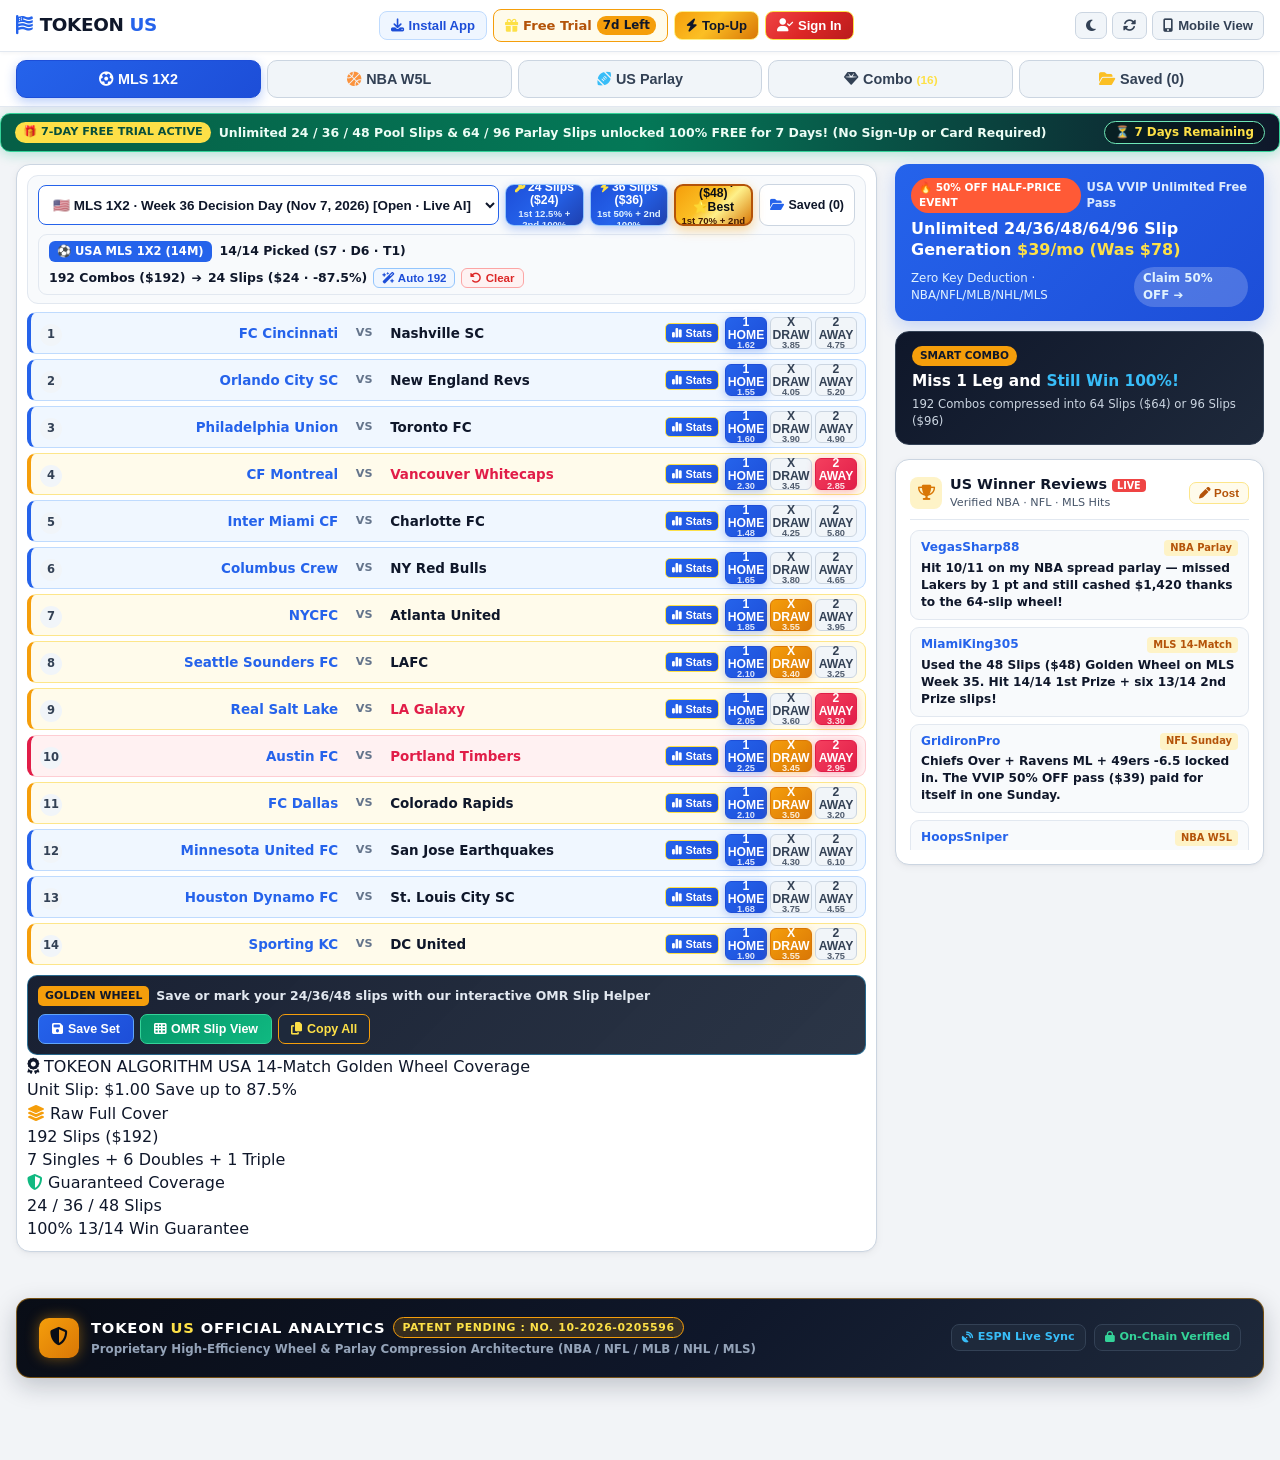
==== br.html @ 053cb9ce "feat(us): remove all AI win/loss predictions & integrate real-time ESPN official sportsbook/injury/s" ====
<!DOCTYPE html>
<html lang="en" data-theme="light" data-seo-country="US">
<head>
  <meta charset="UTF-8">
  <meta name="viewport" content="width=device-width, initial-scale=1.0, maximum-scale=5.0">
  <title>TOKEON US | USA Parlay &amp; 14-Match Pool Combinator (NBA · NFL · MLB · NHL · MLS)</title>
  <meta name="description" content="USA Exclusive AI Sportsbook Parlay & 14-Match Pool Combinator. Compress 192 combinations into 24/36/48/64/96 slips with 100% win guarantee across NBA, NFL, MLB, NHL, and MLS.">
  <meta name="theme-color" content="#0f172a">
  <meta name="robots" content="index, follow, noai, noimageai">
  <meta name="googlebot" content="index, follow, noai, noimageai">
  <meta http-equiv="X-Content-Type-Options" content="nosniff">
  <meta name="referrer" content="strict-origin-when-cross-origin">
  <link rel="manifest" href="./manifest.json">
  <link rel="stylesheet" href="https://cdnjs.cloudflare.com/ajax/libs/font-awesome/6.4.0/css/all.min.css">
  <link rel="stylesheet" href="./style.css?v=20261106_us_pure_en">
  <script src="https://assets.lemonsqueezy.com/lemon.js" defer></script>
</head>
<body class="pc-view-toto" data-view-mode="pc">

  <!-- 1ST LINE HEADER: TOKEON US | Install App | Keys | Top-Up | Sign In | Tools -->
  <header class="app-header app-header-line1">
    <div class="logo" style="cursor:pointer;" onclick="switchMainCategory('toto')">
      <i class="fa-solid fa-flag-usa"></i>
      <span>TOKEON <strong>US</strong></span>
    </div>

    <div class="header-main-actions">
      <button type="button" id="btnHeaderInstallApp" onclick="triggerInstallApp()" class="btn-header-item btn-betman" title="Install App on Desktop or Phone">
        <i class="fa-solid fa-download"></i>
        <span>Install App</span>
      </button>

      <div id="headerKeyDisplayBox" class="btn-header-item btn-key" style="cursor:pointer;" onclick="openKeyChargeModal('vvip')" title="7-Day Free Trial &amp; Key Status">
        <i class="fa-solid fa-gift" id="headerKeyIcon" style="color:#fde047;"></i>
        <span id="headerKeyLabelText">Free Trial</span>
        <span class="key-pill" id="headerKeyCountBadge">7d Left</span>
      </div>

      <button type="button" id="btnHeaderChargeKey" class="btn-header-item btn-sparkle-gold" onclick="openKeyChargeModal('key')">
        <i class="fa-solid fa-bolt"></i>
        <span>Top-Up</span>
      </button>

      <button type="button" id="btnHeaderUserInfo" class="btn-header-item btn-user btn-sparkle-red" onclick="handleUserHeaderClick()">
        <i class="fa-solid fa-user-check"></i>
        <span id="headerUserNameText">Sign In</span>
      </button>
    </div>

    <div class="header-right-tools">
      <button type="button" id="themeToggleBtn" class="btn-tool" onclick="toggleThemeMode()" title="Light / Dark Mode">
        <i class="fa-solid fa-moon" id="themeToggleIcon"></i>
      </button>
      <button type="button" id="refreshBtn" class="btn-tool" onclick="syncUsLiveScores(true)" title="Sync Official ESPN US Scores">
        <i class="fa-solid fa-rotate"></i>
      </button>
      <button type="button" id="deviceViewToggleBtn" class="btn-tool" onclick="toggleDeviceMode()" title="Switch Mobile / PC View">
        <i class="fa-solid fa-mobile-screen-button" id="deviceToggleIcon"></i>
        <span id="deviceToggleText">Mobile View</span>
      </button>
    </div>
  </header>

  <!-- 2ND LINE: 5-TAB MAIN CATEGORY BAR (IDENTICAL TO TOKEON.KR) -->
  <nav class="main-category-bar" id="mainCategoryBar">
    <button type="button" class="category-tab-btn active" id="tabNavToto" onclick="switchMainCategory('toto')">
      <i class="fa-solid fa-futbol"></i>
      <span>MLS 1X2</span>
    </button>
    <button type="button" class="category-tab-btn" id="tabNavBasket" onclick="switchMainCategory('basket')">
      <i class="fa-solid fa-basketball" style="color:#fb923c;"></i>
      <span>NBA W5L</span>
    </button>
    <button type="button" class="category-tab-btn" id="tabNavProto" onclick="switchMainCategory('proto')">
      <i class="fa-solid fa-football" style="color:#38bdf8;"></i>
      <span>US Parlay</span>
    </button>
    <button type="button" class="category-tab-btn vvip-tab-btn" id="tabNavCombo" onclick="switchMainCategory('combo')">
      <i class="fa-solid fa-gem"></i>
      <span>Combo <b id="comboCartBadgeCount" style="font-size:0.74rem; color:#fde047;"></b></span>
    </button>
    <button type="button" class="category-tab-btn" id="tabNavSaved" onclick="openGwSavedModal()">
      <i class="fa-solid fa-folder-open" style="color:#fbbf24;"></i>
      <span>Saved (<span id="navSavedSetsCount">0</span>)</span>
    </button>
  </nav>

  <!-- US 7-DAY UNLIMITED FREE TRIAL LAUNCH BANNER -->
  <div id="usFreeTrialTopBanner" style="max-width:1400px; margin:6px auto 0 auto; padding:7px 14px; background:linear-gradient(90deg, #065f46 0%, #047857 50%, #0f172a 100%); border:1.5px solid #34d399; border-radius:10px; color:#ffffff; display:flex; align-items:center; justify-content:space-between; flex-wrap:wrap; gap:8px; font-size:0.78rem; box-shadow:0 3px 12px rgba(16,185,129,0.28);">
    <div style="display:flex; align-items:center; gap:8px; flex-wrap:wrap;">
      <span id="usTrialBadgePill" style="background:#fde047; color:#064e3b; font-size:0.70rem; font-weight:900; padding:2px 8px; border-radius:999px;">🎁 7-DAY FREE TRIAL ACTIVE</span>
      <span id="usTrialBannerDesc" style="font-weight:800; color:#ecfdf5;">Unlimited 24 / 36 / 48 Pool Slips &amp; 64 / 96 Parlay Slips unlocked <b>100% FREE for 7 Days</b>! (No Sign-Up or Card Required)</span>
    </div>
    <span id="usTrialCountdownTag" style="background:rgba(0,0,0,0.35); border:1px solid #6ee7b7; color:#fde047; font-weight:900; font-size:0.74rem; padding:2px 10px; border-radius:999px;">⏳ 7 Days Remaining</span>
  </div>

  <!-- MAIN CONTAINER -->
  <main class="main-container">

    <!-- ==================== PANE 1: 14-MATCH US POOL (MLS 1X2 & NBA W5L) ==================== -->
    <section class="pane-column pane-toto" id="paneToto">
      <div class="toto-vip-board-container" id="vip14MatchBoard">

        <!-- Top Toolbar: Round Select | 24 / 36 / 48 Slips | Saved -->
        <div class="app-toto-toolbar">
          <div class="app-toolbar-tools">
            <select id="vipRoundSelect" class="vip-round-select" onchange="onUsPoolRoundChange(this.value)"></select>

            <div class="vip-cut-triple-grid">
              <button type="button" class="btn-hero-action btn-vip-cut" id="btnVipCutAction" onclick="generateGoldenWheel24(24)" title="192 Combos ➔ 24 Slips ($24) · 2nd Prize 100% Guaranteed">
                <span style="font-size:0.76rem; font-weight:900; line-height:1.1;"><i class="fa-solid fa-key" style="color:#fde047; font-size:0.65rem;"></i> 24 Slips ($24)</span>
                <span style="font-size:0.60rem; color:#dbeafe; font-weight:800; line-height:1.05; margin-top:2px;">1st 12.5% + 2nd 100%</span>
              </button>

              <button type="button" class="btn-hero-action btn-vip-cut" id="btnVipCutAction36" onclick="generateGoldenWheel24(36)" title="192 Combos ➔ 36 Slips ($36) · 1st 50% + 2nd 100% Guaranteed">
                <span style="font-size:0.76rem; font-weight:900; line-height:1.1;"><i class="fa-solid fa-bolt" style="color:#fde047; font-size:0.65rem;"></i> 36 Slips ($36)</span>
                <span style="font-size:0.60rem; color:#e0f2fe; font-weight:800; line-height:1.05; margin-top:2px;">1st 50% + 2nd 100%</span>
              </button>

              <button type="button" class="btn-hero-action btn-vip-cut" id="btnVipCutAction48" onclick="generateGoldenWheel24(48)" title="192 Combos ➔ 48 Slips ($48) · 1st 70% + 2nd 100% Guaranteed">
                <span style="font-size:0.76rem; font-weight:900; line-height:1.1;"><i class="fa-solid fa-crown" style="color:#78350f; font-size:0.65rem;"></i> 48 Slips ($48) ⭐Best</span>
                <span style="font-size:0.60rem; color:#451a03; font-weight:900; line-height:1.05; margin-top:2px;">1st 70% + 2nd 100%</span>
              </button>
            </div>

            <button type="button" id="btnToolbarSavedSets" class="btn-hero-action btn-vip-saved" onclick="openGwSavedModal()">
              <i class="fa-solid fa-folder-open" style="color:#2563eb;"></i>
              <span>Saved (<span id="toolbarSavedSetsCount">0</span>)</span>
            </button>
          </div>

          <!-- Summary & Quick Actions Row -->
          <div class="vip-summary-bar" style="margin-bottom:0;">
            <div style="display:flex; align-items:center; gap:8px; flex-wrap:wrap;">
              <span id="vipPoolModeBadge" style="background:#2563eb; color:#fff; font-size:0.72rem; font-weight:900; padding:2px 8px; border-radius:6px;">⚽ USA MLS 1X2 (14M)</span>
              <span class="vip-counts-tag" id="vipPickCountsText"><b>14</b>/14 Picked (S7 · D6 · T1)</span>
            </div>
            <div style="display:flex; align-items:center; gap:6px; flex-wrap:wrap;">
              <span class="vip-combos-badge" id="vipTotalCombosText">192 Combos ($192)</span>
              <span class="vip-arrow">➔</span>
              <span class="vip-guarantee-badge" id="vipGuaranteeStatusBadge">24 Slips ($24 · -87.5%)</span>
              <button type="button" onclick="autoFillAi192Pool()" style="background:#eff6ff; color:#1d4ed8; border:1px solid #93c5fd; border-radius:6px; padding:3px 8px; font-size:0.72rem; font-weight:900; cursor:pointer;">
                <i class="fa-solid fa-wand-magic-sparkles"></i> Auto 192
              </button>
              <button type="button" onclick="clearUsPoolBoard()" style="background:#fef2f2; color:#dc2626; border:1px solid #fca5a5; border-radius:6px; padding:3px 8px; font-size:0.72rem; font-weight:900; cursor:pointer;">
                <i class="fa-solid fa-rotate-left"></i> Clear
              </button>
            </div>
          </div>
        </div>

        <!-- Live Hit Banner for Past/Finished Rounds -->
        <div id="vipHitAccuracyBanner" style="display:none; margin-bottom:8px;"></div>

        <!-- 14-Match Compact Rows -->
        <div class="toto-14-screen-table" id="gwMatchSelectorGrid"></div>

        <!-- Bottom Save & OMR Action Bar -->
        <div style="margin-top:10px; padding:10px; background:linear-gradient(135deg, rgba(15,23,42,0.96), rgba(30,41,59,0.94)); border:1.5px solid rgba(56,189,248,0.45); border-radius:10px; display:flex; align-items:center; justify-content:space-between; flex-wrap:wrap; gap:8px;">
          <div style="display:flex; align-items:center; gap:7px;">
            <span style="background:#f59e0b; color:#0f172a; font-size:0.68rem; font-weight:900; padding:2px 7px; border-radius:5px;">GOLDEN WHEEL</span>
            <span style="font-size:0.78rem; color:#e2e8f0; font-weight:800;">Save or mark your 24/36/48 slips with our interactive OMR Slip Helper</span>
          </div>
          <div style="display:flex; align-items:center; gap:6px; flex-wrap:wrap;">
            <button type="button" onclick="saveCurrentGwCombination()" style="background:linear-gradient(135deg, #2563eb, #1d4ed8); color:#ffffff; border:1px solid #60a5fa; border-radius:7px; padding:7px 13px; font-size:0.78rem; font-weight:900; cursor:pointer; display:inline-flex; align-items:center; gap:5px;">
              <i class="fa-solid fa-floppy-disk"></i> Save Set
            </button>
            <button type="button" onclick="openGwFullTextModal('omr')" style="background:linear-gradient(135deg, #059669, #10b981); color:#ffffff; border:1px solid #34d399; border-radius:7px; padding:7px 13px; font-size:0.78rem; font-weight:900; cursor:pointer; display:inline-flex; align-items:center; gap:5px;">
              <i class="fa-solid fa-table-cells"></i> OMR Slip View
            </button>
            <button type="button" onclick="copyAllPoolSlips()" style="background:#1e293b; color:#fde047; border:1px solid #f59e0b; border-radius:7px; padding:7px 12px; font-size:0.78rem; font-weight:900; cursor:pointer; display:inline-flex; align-items:center; gap:5px;">
              <i class="fa-solid fa-copy"></i> Copy All
            </button>
          </div>
        </div>

        <!-- Generated Slips Inline Output Box -->
        <div id="gwResultOutputBox" style="display:none; margin-top:10px; background:#0f172a; border:1.5px solid #f59e0b; border-radius:11px; padding:12px; color:#f8fafc;">
          <div style="display:flex; justify-content:space-between; align-items:center; flex-wrap:wrap; gap:8px; margin-bottom:8px; padding-bottom:8px; border-bottom:1px solid rgba(255,255,255,0.12);">
            <div style="font-size:0.9rem; font-weight:900; color:#fde047;">
              <i class="fa-solid fa-trophy"></i> <span id="gwResultTitleText">Generated 24 Slips ($24 Total · $1/Slip)</span>
            </div>
            <div style="display:flex; gap:6px;">
              <button type="button" onclick="openGwFullTextModal('omr')" style="background:#f59e0b; color:#0f172a; border:none; border-radius:6px; padding:5px 10px; font-size:0.75rem; font-weight:900; cursor:pointer;">
                <i class="fa-solid fa-check-double"></i> Interactive OMR Card
              </button>
              <button type="button" onclick="downloadPoolSlipsTxt()" style="background:#1e293b; color:#38bdf8; border:1px solid #38bdf8; border-radius:6px; padding:5px 10px; font-size:0.75rem; font-weight:800; cursor:pointer;">
                <i class="fa-solid fa-download"></i> TXT
              </button>
            </div>
          </div>
          <div id="gwLiveHitSummaryBar" style="display:none; margin-bottom:8px;"></div>
          <div id="gwSlipsPreviewGrid" style="display:grid; grid-template-columns:repeat(auto-fill, minmax(220px, 1fr)); gap:6px; max-height:360px; overflow-y:auto;"></div>
        </div>

        <!-- 1st Prize Analysis Card -->
        <div class="toto-1st-analysis-card" id="totoFirstPrizeCard">
          <div class="fp-header">
            <div class="fp-title-group">
              <span class="fp-badge"><i class="fa-solid fa-award"></i> TOKEON ALGORITHM</span>
              <span class="fp-title">USA 14-Match Golden Wheel Coverage</span>
            </div>
            <div class="fp-live-cost">
              <span class="cost-label">Unit Slip:</span>
              <span class="cost-val">$1.00</span>
              <span class="combo-val" id="fpCardSavedPct">Save up to 87.5%</span>
            </div>
          </div>
          <div class="fp-grid">
            <div class="fp-item">
              <div class="fp-item-label"><i class="fa-solid fa-layer-group" style="color:#f59e0b;"></i> Raw Full Cover</div>
              <div class="fp-item-value highlight-gold" id="fpRawCombosVal">192 Slips ($192)</div>
              <div class="fp-item-sub">7 Singles + 6 Doubles + 1 Triple</div>
            </div>
            <div class="fp-item">
              <div class="fp-item-label"><i class="fa-solid fa-shield-halved" style="color:#10b981;"></i> Guaranteed Coverage</div>
              <div class="fp-item-value highlight-green" id="fpReducedVal">24 / 36 / 48 Slips</div>
              <div class="fp-item-sub">100% 13/14 Win Guarantee</div>
            </div>
          </div>
        </div>

      </div>
    </section>

    <!-- ==================== PANE 2: US PARLAY SPORTSBOOK (NBA · NFL · NHL · MLS) ==================== -->
    <section class="pane-column pane-proto" id="paneProto">
      <div class="control-bar proto-clean-bar">
        <div style="display:flex; align-items:center; justify-content:space-between; flex-wrap:wrap; gap:8px;">
          <div style="display:flex; align-items:center; gap:8px;">
            <span style="font-size:1rem; font-weight:900; color:var(--text-main);">
              <i class="fa-solid fa-fire-flame-curved" style="color:#f59e0b;"></i> USA Official Sportsbook Parlay (Nov 2026)
            </span>
            <span id="totalMatchCount" style="background:#eff6ff; color:#1d4ed8; border:1px solid #bfdbfe; font-size:0.75rem; font-weight:900; padding:2px 8px; border-radius:999px;">32 Matches</span>
          </div>
          <div style="display:flex; align-items:center; gap:6px;">
            <input type="text" id="usParlaySearchInput" oninput="renderUsParlayCards()" placeholder="Search US Team (e.g. Celtics, Chiefs, Ravens, Inter Miami)..." style="padding:5px 10px; border-radius:8px; border:1.5px solid #cbd5e1; font-size:0.78rem; font-weight:700; width:240px;">
            <button type="button" onclick="autoPickTop11ToCombo(16)" style="background:linear-gradient(135deg, #f59e0b, #d97706); color:#0f172a; border:1px solid #fde047; border-radius:8px; padding:5px 10px; font-size:0.76rem; font-weight:900; cursor:pointer; white-space:nowrap;">
              <i class="fa-solid fa-wand-magic-sparkles"></i> Auto-Pick 16 (15-Leg)
            </button>
          </div>
        </div>

        <!-- US League Filter Buttons -->
        <div class="tag-filter-row" id="usLeagueFilterBar">
          <button type="button" class="tag-btn active" data-league="ALL" onclick="setUsParlayLeagueFilter('ALL')">🇺🇸 All US Leagues (32)</button>
          <button type="button" class="tag-btn" data-league="NBA" onclick="setUsParlayLeagueFilter('NBA')">🏀 NBA (12)</button>
          <button type="button" class="tag-btn" data-league="NFL" onclick="setUsParlayLeagueFilter('NFL')">🏈 NFL (10)</button>
          <button type="button" class="tag-btn" data-league="NHL" onclick="setUsParlayLeagueFilter('NHL')">🏒 NHL (5)</button>
          <button type="button" class="tag-btn" data-league="MLS" onclick="setUsParlayLeagueFilter('MLS')">⚽ MLS (5)</button>
        </div>

        <div style="font-size:0.75rem; color:var(--text-muted); font-weight:700; display:flex; align-items:center; justify-content:space-between; flex-wrap:wrap; gap:4px;">
          <span>💡 Tap any <b>Moneyline (ML)</b>, <b>Spread</b>, <b>Total (U/O)</b>, or <b>Close-Game (W5L)</b> button to add unlimited games to your Parlay Cart!</span>
          <span style="color:#2563eb; font-weight:900;">Unlimited Selection · Prune in [Combo]</span>
        </div>
      </div>

      <!-- US Parlay Match Cards Grid -->
      <div class="proto-cards-grid" id="protoCardListContainer"></div>
    </section>

    <!-- ==================== PANE 3: US PARLAY COMBINATOR (COMBO) ==================== -->
    <section class="pane-column pane-combo" id="paneCombo">
      <div class="toto-vip-board-container" id="proto11GuaranteePanel">

        <!-- Combo Top Toolbar -->
        <div class="app-toto-toolbar">
          <div style="display:flex; align-items:center; justify-content:space-between; flex-wrap:wrap; gap:6px;">
            <div style="display:flex; align-items:center; gap:6px; flex:1; min-width:220px;">
              <select id="proto11CandidateSelect" class="vip-round-select" style="flex:1; min-width:160px; height:36px; font-size:0.78rem;"></select>
              <button type="button" onclick="proto11AddFromSelect()" style="background:#2563eb; color:#ffffff; border:1px solid #60a5fa; border-radius:8px; padding:0 11px; height:36px; font-size:0.76rem; font-weight:900; cursor:pointer; white-space:nowrap;">
                <i class="fa-solid fa-plus"></i> Add Match
              </button>
            </div>

            <div style="display:flex; align-items:center; gap:5px; flex-wrap:wrap;">
              <button type="button" onclick="switchMainCategory('proto')" style="background:#eff6ff; color:#1d4ed8; border:1.5px solid #93c5fd; border-radius:8px; padding:0 10px; height:36px; font-size:0.75rem; font-weight:900; cursor:pointer;">
                <i class="fa-solid fa-list-check"></i> + Pick from US Parlay
              </button>
              <button type="button" onclick="proto11AutoFill11()" style="background:linear-gradient(135deg, #059669, #10b981); color:#ffffff; border:1px solid #34d399; border-radius:8px; padding:0 10px; height:36px; font-size:0.75rem; font-weight:900; cursor:pointer;" title="11 Matches ➔ 10-Leg Marking (100% Win)">
                <i class="fa-solid fa-wand-magic-sparkles"></i> Auto 11 (10-Leg)
              </button>
              <button type="button" onclick="proto11AutoFillBest()" style="background:linear-gradient(135deg, #0284c7, #2563eb); color:#ffffff; border:1px solid #38bdf8; border-radius:8px; padding:0 10px; height:36px; font-size:0.75rem; font-weight:900; cursor:pointer;" title="16 Matches ➔ 15-Leg Marking (100% Win · US 16-Game Standard)">
                <i class="fa-solid fa-crown" style="color:#fde047;"></i> Auto 16 (15-Leg)
              </button>
              <button type="button" onclick="proto11ClearAll()" style="background:#fef2f2; color:#dc2626; border:1px solid #fca5a5; border-radius:8px; padding:0 10px; height:36px; font-size:0.75rem; font-weight:900; cursor:pointer;">
                <i class="fa-solid fa-trash-can"></i> Clear
              </button>
              <button type="button" onclick="openGwSavedModal()" style="background:#ffffff; color:#0f172a; border:1.5px solid #cbd5e1; border-radius:8px; padding:0 10px; height:36px; font-size:0.75rem; font-weight:900; cursor:pointer;">
                <i class="fa-solid fa-folder-open" style="color:#2563eb;"></i> Saved (<span id="proto11SavedSetsCount">0</span>)
              </button>
            </div>
          </div>

          <!-- 2 Compression Buttons (64 Slips & 96 Slips) -->
          <div style="display:grid; grid-template-columns:1fr 1fr; gap:8px; width:100%;">
            <button type="button" class="btn-hero-action btn-vip-cut" id="btnProto11Gen64" onclick="generateProto11GuaranteeSlips('exclude_triple')" style="height:46px; background:linear-gradient(135deg, #1d4ed8 0%, #2563eb 50%, #1e40af 100%) !important; border:1.5px solid #93c5fd !important;">
              <span style="font-size:0.80rem; font-weight:900; color:#ffffff;"><i class="fa-solid fa-key" style="color:#fde047;"></i> 192 Combos ➔ 64 Slips ($64) [Exclude Triple]</span>
              <span style="font-size:0.64rem; color:#dbeafe; font-weight:800; margin-top:2px;">16 Slots ➔ 15-Leg Marking · 100% Win Guaranteed</span>
            </button>

            <button type="button" class="btn-hero-action btn-vip-cut" id="btnProto11Gen96" onclick="generateProto11GuaranteeSlips('include_triple')" style="height:46px; background:linear-gradient(135deg, #f59e0b 0%, #fbbf24 45%, #d97706 100%) !important; border:2px solid #b45309 !important; color:#090d16 !important;">
              <span style="font-size:0.80rem; font-weight:900; color:#090d16;"><i class="fa-solid fa-crown" style="color:#78350f;"></i> 192 Combos ➔ 96 Slips ($96) [100% All-Kill]</span>
              <span style="font-size:0.64rem; color:#451a03; font-weight:900; margin-top:2px;">16 Slots ➔ 15-Leg Marking · 100% All-Kill Guaranteed</span>
            </button>
          </div>

          <!-- Combo Status Summary Bar -->
          <div class="vip-summary-bar" style="margin-bottom:0;">
            <span class="vip-counts-tag" id="proto11PickCountsText"><b>16</b>/16 Slots Picked (S9 · D6 · T1)</span>
            <div style="display:flex; align-items:center; gap:6px; flex-wrap:wrap;">
              <span class="vip-combos-badge" id="proto11TotalCombosText">192 Combos ➔ 96 Slips (15-Leg Marking · 100% All-Kill) / 64 Slips</span>
              <span class="vip-guarantee-badge" id="proto11GuaranteeStatusBadge">1 Wrong Leg Still Wins 100%!</span>
            </div>
          </div>
        </div>

        <!-- Selected Parlay Matches Board (Unlimited + [✕ Remove] button per row) -->
        <div class="toto-14-screen-table" id="proto11MatchRows"></div>

        <!-- Bottom Save Bar -->
        <div style="margin-top:10px; padding:10px; background:linear-gradient(135deg, rgba(15,23,42,0.96), rgba(30,41,59,0.94)); border:1.5px solid rgba(56,189,248,0.45); border-radius:10px; display:flex; align-items:center; justify-content:space-between; flex-wrap:wrap; gap:8px;">
          <div style="display:flex; align-items:center; gap:7px;">
            <span style="background:#38bdf8; color:#0f172a; font-size:0.68rem; font-weight:900; padding:2px 7px; border-radius:5px;">US PARLAY ENGINE</span>
            <span style="font-size:0.76rem; color:#e2e8f0; font-weight:700;">Tap the market badge (<b style="color:#fde047;">ML / Spread / U/O</b>) on any row to switch markets, or click <b style="color:#fca5a5;">[✕]</b> to remove extra games!</span>
          </div>
          <div style="display:flex; align-items:center; gap:6px;">
            <button type="button" onclick="saveCurrentProto11Combination()" style="background:linear-gradient(135deg, #2563eb, #1d4ed8); color:#ffffff; border:1px solid #60a5fa; border-radius:7px; padding:7px 13px; font-size:0.78rem; font-weight:900; cursor:pointer; display:inline-flex; align-items:center; gap:5px;">
              <i class="fa-solid fa-floppy-disk"></i> Save Parlay Set
            </button>
            <button type="button" onclick="copyProto11Slips()" style="background:#1e293b; color:#fde047; border:1px solid #f59e0b; border-radius:7px; padding:7px 12px; font-size:0.78rem; font-weight:900; cursor:pointer; display:inline-flex; align-items:center; gap:5px;">
              <i class="fa-solid fa-copy"></i> Copy Slips
            </button>
          </div>
        </div>

        <!-- Generated Parlay Slips Output Box -->
        <div id="proto11ResultOutputBox" style="display:none; margin-top:10px; background:#0f172a; border:1.5px solid #38bdf8; border-radius:11px; padding:12px; color:#f8fafc;">
          <div style="display:flex; justify-content:space-between; align-items:center; flex-wrap:wrap; gap:8px; margin-bottom:8px; padding-bottom:8px; border-bottom:1px solid rgba(255,255,255,0.12);">
            <div style="font-size:0.9rem; font-weight:900; color:#38bdf8;">
              <i class="fa-solid fa-layer-group"></i> <span id="proto11ResultTitle">Generated 64 Parlay Slips ($64 Total · $1/Slip)</span>
            </div>
            <div style="display:flex; gap:6px;">
              <button type="button" onclick="openProto11OmrModal()" style="background:#38bdf8; color:#0f172a; border:none; border-radius:6px; padding:5px 10px; font-size:0.75rem; font-weight:900; cursor:pointer;">
                <i class="fa-solid fa-check-double"></i> OMR Slip Helper
              </button>
              <button type="button" onclick="copyProto11Slips()" style="background:#1e293b; color:#fde047; border:1px solid #f59e0b; border-radius:6px; padding:5px 10px; font-size:0.75rem; font-weight:800; cursor:pointer;">
                <i class="fa-solid fa-copy"></i> Copy All
              </button>
            </div>
          </div>
          <div id="proto11LiveHitBanner" style="display:none; margin-bottom:8px;"></div>
          <div id="proto11SlipsGrid" style="display:grid; grid-template-columns:repeat(auto-fill, minmax(260px, 1fr)); gap:8px; max-height:480px; overflow-y:auto;"></div>
        </div>

      </div>
    </section>

    <!-- ==================== RIGHT 30% PC SIDEBAR: BANNERS, WINNER REVIEWS & US COMMUNITY ==================== -->
    <aside class="pane-community-sidebar" id="pcCommunitySidebar">
      <div class="pc-Banner-stack">
        <div class="pc-promo-banner banner-primary" onclick="openKeyChargeModal('vvip')">
          <div style="display:flex; align-items:center; gap:6px; margin-bottom:5px;">
            <span style="background:#ff5a36; color:#fff; font-size:0.66rem; font-weight:900; padding:2px 8px; border-radius:999px;">🔥 50% OFF HALF-PRICE EVENT</span>
            <span style="font-size:0.72rem; color:#dbeafe; font-weight:700;">USA VVIP Unlimited Free Pass</span>
          </div>
          <div style="font-size:1rem; font-weight:900; line-height:1.35; margin-bottom:6px;">
            Unlimited 24/36/48/64/96 Slip Generation <strong style="color:#fde047;">$39/mo (Was $78)</strong>
          </div>
          <div style="display:flex; justify-content:space-between; align-items:center; font-size:0.74rem; color:#e0f2fe;">
            <span>Zero Key Deduction · NBA/NFL/MLB/NHL/MLS</span>
            <span style="background:rgba(255,255,255,0.2); padding:3px 9px; border-radius:999px; font-weight:800;">Claim 50% OFF ➔</span>
          </div>
        </div>

        <div class="pc-promo-banner banner-royal" onclick="switchMainCategory('combo')">
          <div style="display:flex; align-items:center; gap:6px; margin-bottom:5px;">
            <span style="background:#f59e0b; color:#0f172a; font-size:0.66rem; font-weight:900; padding:2px 8px; border-radius:999px;">SMART COMBO</span>
          </div>
          <div style="font-size:0.96rem; font-weight:900; line-height:1.35; margin-bottom:5px; color:#fff;">
            Miss 1 Leg and <strong style="color:#38bdf8;">Still Win 100%!</strong>
          </div>
          <div style="font-size:0.73rem; color:#cbd5e1;">
            192 Combos compressed into 64 Slips ($64) or 96 Slips ($96)
          </div>
        </div>
      </div>

      <!-- Verified US Winner Reviews -->
      <div class="pc-community-card">
        <div style="display:flex; justify-content:space-between; align-items:center; padding-bottom:8px; border-bottom:1px solid var(--border-color);">
          <div style="display:flex; align-items:center; gap:8px;">
            <span style="width:32px; height:32px; border-radius:8px; background:#fef3c7; color:#d97706; display:inline-flex; align-items:center; justify-content:center; font-size:0.95rem;"><i class="fa-solid fa-trophy"></i></span>
            <div>
              <div style="font-size:0.9rem; font-weight:900; color:var(--text-main);">US Winner Reviews <span style="background:#ef4444; color:#fff; font-size:0.6rem; padding:1px 5px; border-radius:4px;">LIVE</span></div>
              <div style="font-size:0.7rem; color:var(--text-muted);">Verified NBA · NFL · MLS Hits</div>
            </div>
          </div>
          <button type="button" onclick="toggleReviewWriteForm()" style="background:#fffbeb; color:#b45309; border:1px solid #fde68a; border-radius:7px; padding:4px 9px; font-size:0.72rem; font-weight:800; cursor:pointer;">
            <i class="fa-solid fa-pen"></i> Post
          </button>
        </div>

        <div id="usReviewWriteBox" style="display:none; flex-direction:column; gap:6px; background:#f8fafc; padding:8px; border-radius:8px; border:1px solid #cbd5e1;">
          <input type="text" id="inpReviewAuthor" placeholder="Nickname (e.g. VegasSharp)" style="padding:5px 8px; border-radius:6px; border:1px solid #cbd5e1; font-size:0.76rem;">
          <input type="text" id="inpReviewTitle" placeholder="Review Title / Payout..." style="padding:5px 8px; border-radius:6px; border:1px solid #cbd5e1; font-size:0.76rem;">
          <button type="button" onclick="submitUsWinnerReview()" style="background:#2563eb; color:#fff; border:none; border-radius:6px; padding:6px; font-size:0.76rem; font-weight:900; cursor:pointer;">Submit Review</button>
        </div>

        <div id="usWinnerReviewsList" style="display:flex; flex-direction:column; gap:7px; max-height:320px; overflow-y:auto;"></div>
      </div>
    </aside>

  
        <!-- Premium US Official Patent & Security Footer -->
    <footer style="grid-column:1 / -1; width:100%; margin:28px auto 18px auto; padding:18px 22px; background:linear-gradient(135deg, #090d16 0%, #0f172a 55%, #1e293b 100%); border:1.5px solid rgba(245,158,11,0.45); border-radius:14px; box-shadow:0 8px 24px rgba(15,23,42,0.22); display:flex; align-items:center; justify-content:space-between; flex-wrap:wrap; gap:12px;">
      <div style="display:flex; align-items:center; gap:12px;">
        <div style="width:40px; height:40px; border-radius:10px; background:linear-gradient(135deg, #f59e0b, #d97706); color:#090d16; display:inline-flex; align-items:center; justify-content:center; font-size:1.15rem; font-weight:900; box-shadow:0 0 14px rgba(245,158,11,0.45);">
          <i class="fa-solid fa-shield-halved"></i>
        </div>
        <div style="text-align:left;">
          <div style="display:flex; align-items:center; gap:8px; flex-wrap:wrap;">
            <span style="font-size:0.92rem; font-weight:900; color:#ffffff; letter-spacing:0.8px;">TOKEON <span style="color:#fde047;">US</span> OFFICIAL ANALYTICS</span>
            <span style="background:rgba(245,158,11,0.18); border:1px solid #f59e0b; color:#fde047; font-size:0.68rem; font-weight:900; padding:2px 8px; border-radius:999px; letter-spacing:0.6px;">PATENT PENDING : NO. 10-2026-0205596</span>
          </div>
          <div style="font-size:0.74rem; color:#94a3b8; font-weight:700; margin-top:3px;">
            Proprietary High-Efficiency Wheel &amp; Parlay Compression Architecture (NBA / NFL / MLB / NHL / MLS)
          </div>
        </div>
      </div>
      <div style="display:flex; align-items:center; gap:8px; flex-wrap:wrap;">
        <span style="background:#1e293b; border:1px solid #334155; color:#38bdf8; font-size:0.70rem; font-weight:800; padding:4px 10px; border-radius:8px; display:inline-flex; align-items:center; gap:5px;">
          <i class="fa-solid fa-satellite-dish"></i> ESPN Live Sync
        </span>
        <span style="background:#1e293b; border:1px solid #334155; color:#34d399; font-size:0.70rem; font-weight:800; padding:4px 10px; border-radius:8px; display:inline-flex; align-items:center; gap:5px;">
          <i class="fa-solid fa-lock"></i> On-Chain Verified
        </span>
      </div>
    </footer>
  </main>

  <!-- ==================== MODAL 1: KEY TOP-UP & 50% OFF VVIP UNLIMITED PASS (#keyChargeModal) ==================== -->
  <div id="keyChargeModal" class="modal-overlay-bg" onclick="if(event.target===this)closeKeyChargeModal()">
    <div class="modal-card-box" style="max-width:460px; padding:14px;">
      <div style="display:flex; justify-content:space-between; align-items:center; margin-bottom:10px; padding-bottom:8px; border-bottom:1px solid rgba(245,158,11,0.3);">
        <div style="display:flex; align-items:center; gap:6px; font-weight:900; color:#ffffff; font-size:0.95rem;">
          <i class="fa-solid fa-crown" style="color:#fde047; text-shadow:0 0 8px rgba(245,158,11,0.7);"></i>
          <span id="chargeModalHeaderTitle" style="color:#fde047;">VVIP Unlimited Free Pass</span>
          <span style="background:rgba(245,158,11,0.18); border:1px solid #f59e0b; border-radius:999px; padding:1px 8px; font-size:0.72rem; color:#fde047; font-weight:800;">
            Keys: <strong id="modalMyKeyCount" style="color:#fff;">3</strong>
          </span>
        </div>
        <button type="button" onclick="closeKeyChargeModal()" style="background:#dc2626; color:#fff; border:none; width:30px; height:30px; border-radius:7px; font-weight:900; cursor:pointer;">✕</button>
      </div>

      <!-- Modal Mode Tabs: VVIP Unlimited Free Pass (Default Priority) vs Small Key Top-Up -->
      <div style="display:grid; grid-template-columns:1fr 1fr; gap:6px; margin-bottom:10px;">
        <button type="button" id="tabBtnChargeVvip" onclick="switchChargeModalTab('vvip')" style="height:38px; border-radius:8px; border:2px solid #fde047; background:linear-gradient(135deg, #1d4ed8 0%, #2563eb 45%, #3b82f6 100%); color:#ffffff; font-size:0.80rem; font-weight:900; cursor:pointer; display:flex; align-items:center; justify-content:center; gap:5px; box-shadow:0 4px 14px rgba(37,99,235,0.55);">
          <i class="fa-solid fa-crown" style="color:#fde047;"></i> <span>VVIP Unlimited Pass</span>
        </button>
        <button type="button" id="tabBtnChargeKey" onclick="switchChargeModalTab('key')" style="height:38px; border-radius:8px; border:1px solid #334155; background:#1e293b; color:#94a3b8; font-size:0.80rem; font-weight:900; cursor:pointer; display:flex; align-items:center; justify-content:center; gap:5px;">
          <i class="fa-solid fa-key" style="color:#fde047;"></i> <span>Small Key Top-Up</span>
        </button>
      </div>

      <!-- TAB 1 (DEFAULT): VVIP UNLIMITED FREE PASS (50% OFF HALF-PRICE — $39 / $89 / $149 / $249) -->
      <div id="chargeTabVvipContent">
        <div style="display:grid; grid-template-columns:1fr 1fr; gap:9px 7px; margin-top:4px; margin-bottom:10px;">
          <div class="us-price-card" id="pkgCard_vvip30" onclick="selectUsPackage('vvip30', '1-Month Free Pass', 39, 0, 30)" style="position:relative; padding:11px 6px 8px 6px; border-radius:10px; cursor:pointer; text-align:center; background:linear-gradient(135deg, #1e40af 0%, #1d4ed8 50%, #2563eb 100%); border:1.5px solid #93c5fd; box-shadow:0 4px 12px rgba(37,99,235,0.45);">
            <span style="position:absolute; top:-8px; right:8px; padding:1.5px 7px; font-size:0.61rem; font-weight:900; border-radius:999px; background:linear-gradient(135deg, #0284c7, #2563eb); color:#fff; border:1px solid #fde047;">🔥 50% OFF</span>
            <div style="font-size:0.83rem; font-weight:900; color:#ffffff; margin-bottom:2px;"><i class="fa-solid fa-crown" style="color:#fde047; font-size:0.72rem;"></i> 1-Month Pass</div>
            <div style="font-size:0.65rem; color:#dbeafe; font-weight:700;"><span style="text-decoration:line-through; opacity:0.85;">Was $78</span> · <span style="color:#fef08a; font-weight:800;">$1.30 / day</span></div>
            <div style="font-size:1.05rem; font-weight:900; color:#fde047; margin-top:2px;">$39.00</div>
          </div>

          <div class="us-price-card" id="pkgCard_vvip90" onclick="selectUsPackage('vvip90', '3-Month Free Pass', 89, 0, 90)" style="position:relative; padding:11px 6px 8px 6px; border-radius:10px; cursor:pointer; text-align:center; background:linear-gradient(135deg, #1d4ed8 0%, #2563eb 40%, #3b82f6 100%); border:2.2px solid #fde047; box-shadow:0 0 16px rgba(37,99,235,0.85);">
            <span style="position:absolute; top:-8px; right:8px; padding:1.5px 7px; font-size:0.61rem; font-weight:900; border-radius:999px; background:linear-gradient(135deg, #f59e0b, #ea580c); color:#fff; border:1px solid #fde047;">👑 BEST · 50%</span>
            <div style="font-size:0.83rem; font-weight:900; color:#ffffff; margin-bottom:2px;"><i class="fa-solid fa-crown" style="color:#fde047; font-size:0.72rem;"></i> 3-Month Pass</div>
            <div style="font-size:0.65rem; color:#dbeafe; font-weight:700;"><span style="text-decoration:line-through; opacity:0.85;">Was $178</span> · <span style="color:#fef08a; font-weight:800;">$29 / mo</span></div>
            <div style="font-size:1.05rem; font-weight:900; color:#fde047; margin-top:2px;">$89.00</div>
          </div>

          <div class="us-price-card" id="pkgCard_vvip180" onclick="selectUsPackage('vvip180', '6-Month Free Pass', 149, 0, 180)" style="position:relative; padding:11px 6px 8px 6px; border-radius:10px; cursor:pointer; text-align:center; background:linear-gradient(135deg, #1e40af 0%, #1d4ed8 50%, #2563eb 100%); border:1.5px solid #93c5fd; box-shadow:0 4px 12px rgba(37,99,235,0.45);">
            <span style="position:absolute; top:-8px; right:8px; padding:1.5px 7px; font-size:0.61rem; font-weight:900; border-radius:999px; background:linear-gradient(135deg, #0284c7, #2563eb); color:#fff; border:1px solid #fde047;">💎 50% OFF</span>
            <div style="font-size:0.83rem; font-weight:900; color:#ffffff; margin-bottom:2px;"><i class="fa-solid fa-crown" style="color:#fde047; font-size:0.72rem;"></i> 6-Month Pass</div>
            <div style="font-size:0.65rem; color:#dbeafe; font-weight:700;"><span style="text-decoration:line-through; opacity:0.85;">Was $298</span> · <span style="color:#fef08a; font-weight:800;">$24 / mo</span></div>
            <div style="font-size:1.05rem; font-weight:900; color:#fde047; margin-top:2px;">$149.00</div>
          </div>

          <div class="us-price-card" id="pkgCard_vvip365" onclick="selectUsPackage('vvip365', '12-Month Free Pass', 249, 0, 365)" style="position:relative; padding:11px 6px 8px 6px; border-radius:10px; cursor:pointer; text-align:center; background:linear-gradient(135deg, #1e40af 0%, #1d4ed8 50%, #2563eb 100%); border:1.5px solid #93c5fd; box-shadow:0 4px 12px rgba(37,99,235,0.45);">
            <span style="position:absolute; top:-8px; right:8px; padding:1.5px 7px; font-size:0.61rem; font-weight:900; border-radius:999px; background:linear-gradient(135deg, #0284c7, #2563eb); color:#fff; border:1px solid #fde047;">🏆 50% OFF</span>
            <div style="font-size:0.83rem; font-weight:900; color:#ffffff; margin-bottom:2px;"><i class="fa-solid fa-crown" style="color:#fde047; font-size:0.72rem;"></i> 12-Month Pass</div>
            <div style="font-size:0.65rem; color:#dbeafe; font-weight:700;"><span style="text-decoration:line-through; opacity:0.85;">Was $498</span> · <span style="color:#fef08a; font-weight:800;">$20 / mo</span></div>
            <div style="font-size:1.05rem; font-weight:900; color:#fde047; margin-top:2px;">$249.00</div>
          </div>
        </div>

        <!-- VVIP Exclusive Perks Banner (Identical to tokeon.kr) -->
        <div style="background:linear-gradient(90deg, rgba(29,78,216,0.35) 0%, rgba(37,99,235,0.28) 100%); border:1.5px solid #60a5fa; border-radius:8px; padding:8px 10px; margin-bottom:10px;">
          <div style="display:flex; align-items:center; justify-content:space-between; margin-bottom:3px;">
            <span style="color:#fde047; font-size:0.78rem; font-weight:900;"><i class="fa-solid fa-crown"></i> VVIP Exclusive 3-Point Perks</span>
            <span style="color:#93c5fd; font-size:0.70rem; font-weight:800;">Unlimited Free Pass</span>
          </div>
          <div style="display:flex; flex-direction:column; gap:2px; font-size:0.73rem; color:#f1f5f9; line-height:1.4;">
            <div><i class="fa-solid fa-check" style="color:#38bdf8;"></i> <b>Unlimited All-Sport Slips</b>: MLS 1X2 · NBA W5L · US Parlay (0 Keys Used)</div>
            <div><i class="fa-solid fa-check" style="color:#38bdf8;"></i> <b>100% Key Preservation</b>: Existing Keys remain safe in your account</div>
            <div><i class="fa-solid fa-check" style="color:#38bdf8;"></i> <b>Gold Crown VIP Badge</b> &amp; 24/7 Instant Priority Access</div>
          </div>
        </div>
      </div>

      <!-- TAB 2: SMALL KEY TOP-UP (5 / 15 / 30 / 70 KEYS — $5.90 / $14.90 / $24.90 / $49.00) -->
      <div id="chargeTabKeyContent" style="display:none;">
        <div style="display:grid; grid-template-columns:1fr 1fr; gap:9px 7px; margin-top:4px; margin-bottom:10px;">
          <div class="us-price-card" id="pkgCard_key5" onclick="selectUsPackage('key5', '5 Keys (Starter)', 5.90, 5, 0)" style="position:relative; padding:11px 6px 8px 6px; border-radius:10px; cursor:pointer; text-align:center; background:#1e293b; border:1.5px solid #475569;">
            <span style="position:absolute; top:-8px; right:8px; padding:1.5px 7px; font-size:0.61rem; font-weight:900; border-radius:999px; background:#0284c7; color:#fff; border:1px solid #38bdf8;">🌱 Starter · 76% OFF</span>
            <div style="font-size:0.86rem; font-weight:900; color:#ffffff; margin-bottom:2px;">🔑 5 Keys</div>
            <div style="font-size:0.65rem; color:#cbd5e1; font-weight:700;"><span style="text-decoration:line-through; opacity:0.8;">Was $25</span> · <span style="color:#38bdf8; font-weight:800;">$1.18 / Key</span></div>
            <div style="font-size:1.05rem; font-weight:900; color:#fde047; margin-top:2px;">$5.90</div>
          </div>

          <div class="us-price-card" id="pkgCard_key15" onclick="selectUsPackage('key15', '15 Keys (Value)', 14.90, 15, 0)" style="position:relative; padding:11px 6px 8px 6px; border-radius:10px; cursor:pointer; text-align:center; background:#1e293b; border:2.2px solid #fde047;">
            <span style="position:absolute; top:-8px; right:8px; padding:1.5px 7px; font-size:0.61rem; font-weight:900; border-radius:999px; background:#10b981; color:#022c22; border:1px solid #fde047;">👍 Value · 80% OFF</span>
            <div style="font-size:0.86rem; font-weight:900; color:#ffffff; margin-bottom:2px;">🔑 15 Keys</div>
            <div style="font-size:0.65rem; color:#cbd5e1; font-weight:700;"><span style="text-decoration:line-through; opacity:0.8;">Was $75</span> · <span style="color:#34d399; font-weight:800;">$0.99 / Key</span></div>
            <div style="font-size:1.05rem; font-weight:900; color:#fde047; margin-top:2px;">$14.90</div>
          </div>

          <div class="us-price-card" id="pkgCard_key30" onclick="selectUsPackage('key30', '30 Keys (Popular)', 24.90, 30, 0)" style="position:relative; padding:11px 6px 8px 6px; border-radius:10px; cursor:pointer; text-align:center; background:#1e293b; border:1.5px solid #475569;">
            <span style="position:absolute; top:-8px; right:8px; padding:1.5px 7px; font-size:0.61rem; font-weight:900; border-radius:999px; background:#f59e0b; color:#0f172a; border:1px solid #fde047;">🔥 Popular · 83% OFF</span>
            <div style="font-size:0.86rem; font-weight:900; color:#ffffff; margin-bottom:2px;">🔑 30 Keys</div>
            <div style="font-size:0.65rem; color:#cbd5e1; font-weight:700;"><span style="text-decoration:line-through; opacity:0.8;">Was $150</span> · <span style="color:#fde047; font-weight:800;">$0.83 / Key</span></div>
            <div style="font-size:1.05rem; font-weight:900; color:#fde047; margin-top:2px;">$24.90</div>
          </div>

          <div class="us-price-card" id="pkgCard_key70" onclick="selectUsPackage('key70', '70 Keys (Hot Deal)', 49.00, 70, 0)" style="position:relative; padding:11px 6px 8px 6px; border-radius:10px; cursor:pointer; text-align:center; background:#1e293b; border:1.5px solid #475569;">
            <span style="position:absolute; top:-8px; right:8px; padding:1.5px 7px; font-size:0.61rem; font-weight:900; border-radius:999px; background:#e11d48; color:#fff; border:1px solid #fde047;">⚡ Hot Deal · 86% OFF</span>
            <div style="font-size:0.86rem; font-weight:900; color:#ffffff; margin-bottom:2px;">🔑 70 Keys</div>
            <div style="font-size:0.65rem; color:#cbd5e1; font-weight:700;"><span style="text-decoration:line-through; opacity:0.8;">Was $350</span> · <span style="color:#fda4af; font-weight:800;">$0.70 / Key</span></div>
            <div style="font-size:1.05rem; font-weight:900; color:#fde047; margin-top:2px;">$49.00</div>
          </div>
        </div>
        <div style="font-size:0.74rem; color:#cbd5e1; margin-bottom:10px; background:rgba(56,189,248,0.1); border:1px solid rgba(56,189,248,0.3); padding:7px 10px; border-radius:8px;">
          💡 Keys <b>never expire</b>. 24 Slips = <b>1 Key</b> · 36/64 Slips = <b>2 Keys</b> · 48/96 Slips = <b>3 Keys</b>.
        </div>
      </div>

      <!-- Selected Package Checkout Box -->
      <div style="background:#111827; border:1.5px solid #38bdf8; border-radius:10px; padding:10px; margin-bottom:10px;">
        <div style="display:flex; justify-content:space-between; align-items:center; margin-bottom:7px;">
          <span style="font-size:0.78rem; color:#94a3b8; font-weight:800;">Selected Plan:</span>
          <span id="selectedUsPkgTitle" style="font-size:0.88rem; color:#fde047; font-weight:900;">3-Month Free Pass — $89.00</span>
        </div>
        <div style="display:grid; grid-template-columns:1fr 1fr; gap:8px;">
          <button type="button" onclick="checkoutSelectedUsPackage()" style="height:42px; border-radius:9px; border:1.5px solid #475569; background:#1e293b; color:#94a3b8; font-size:0.78rem; font-weight:900; cursor:pointer; display:flex; align-items:center; justify-content:center; gap:5px;">
            <i class="fa-solid fa-credit-card"></i> <span>Credit Card (Coming Soon)</span>
          </button>
          <button type="button" onclick="openCryptoPayModal()" style="height:42px; border-radius:9px; border:1.5px solid #fde047; background:linear-gradient(135deg, #059669 0%, #10b981 50%, #047857 100%); color:#ffffff; font-size:0.82rem; font-weight:900; cursor:pointer; box-shadow:0 4px 14px rgba(16,185,129,0.55); display:flex; align-items:center; justify-content:center; gap:5px;">
            <i class="fa-solid fa-bolt" style="color:#fde047;"></i> <span>Pay with USDT / TRX</span>
          </button>
        </div>
      </div>

      <!-- Promo / VIP Activation Code Box -->
      <div style="display:flex; gap:6px; align-items:center;">
        <input type="text" id="inpUsPromoCode" placeholder="Have a Coupon / VIP Code? Enter here..." style="flex:1; height:32px; padding:0 10px; border-radius:7px; border:1px solid #475569; background:#1e293b; color:#fff; font-size:0.78rem; font-weight:700;">
        <button type="button" onclick="redeemUsPromoCode()" style="height:32px; padding:0 12px; border-radius:7px; border:none; background:#6366f1; color:#ffffff; font-size:0.76rem; font-weight:900; cursor:pointer;">Redeem</button>
      </div>
    </div>
  </div>

  
    <!-- ==================== MODAL 3: CRYPTO (USDT / TRX) INSTANT CHECKOUT (#cryptoPayModal) ==================== -->
  <div id="cryptoPayModal" class="modal-overlay-bg" onclick="if(event.target===this)closeCryptoPayModal()" style="display:none; position:fixed; top:0; left:0; width:100%; height:100%; background:rgba(0,0,0,0.82); z-index:99999; justify-content:center; align-items:center; padding:12px;">
    <div class="modal-card-box" style="max-width:440px; width:100%; background:#0f172a; border:2px solid #10b981; border-radius:14px; padding:16px; color:#fff; box-shadow:0 10px 30px rgba(16,185,129,0.35);">
      <div style="display:flex; justify-content:space-between; align-items:center; margin-bottom:12px; padding-bottom:8px; border-bottom:1px solid rgba(16,185,129,0.3);">
        <div style="display:flex; align-items:center; gap:6px; font-weight:900; color:#ffffff; font-size:1.02rem;">
          <i class="fa-solid fa-bolt" style="color:#fde047;"></i>
          <span style="color:#34d399;">Instant USDT / TRX Crypto Checkout</span>
        </div>
        <button type="button" onclick="closeCryptoPayModal()" style="background:#dc2626; color:#fff; border:none; width:30px; height:30px; border-radius:7px; font-weight:900; cursor:pointer;">✕</button>
      </div>

      <!-- Selected Package Info Box -->
      <div style="background:#1e293b; border:1px solid #334155; border-radius:9px; padding:9px 12px; margin-bottom:12px; display:flex; justify-content:space-between; align-items:center;">
        <div>
          <div style="font-size:0.72rem; color:#94a3b8; font-weight:700;">Selected Plan</div>
          <div id="cryptoSelectedPlanTitle" style="font-size:0.92rem; color:#fde047; font-weight:900;">3-Month Free Pass</div>
        </div>
        <div style="text-align:right;">
          <div style="font-size:0.72rem; color:#94a3b8; font-weight:700;">Amount Due</div>
          <div id="cryptoPayAmountDisplay" style="font-size:1.08rem; color:#34d399; font-weight:900;">89.00 USDT</div>
        </div>
      </div>

      <!-- Network Selection Tabs -->
      <div style="display:grid; grid-template-columns:1fr 1fr; gap:6px; margin-bottom:12px;">
        <button type="button" id="tabBtnCryptoTrc" onclick="switchCryptoNetwork('TRC')" style="height:38px; border-radius:8px; border:2px solid #34d399; background:linear-gradient(135deg, #065f46 0%, #047857 100%); color:#ffffff; font-size:0.78rem; font-weight:900; cursor:pointer;">
          🟢 TRC-20 (Tron) <span style="font-size:0.65rem; color:#fde047;">[Low Fee ~$0.10]</span>
        </button>
        <button type="button" id="tabBtnCryptoBsc" onclick="switchCryptoNetwork('BSC')" style="height:38px; border-radius:8px; border:1px solid #334155; background:#1e293b; color:#94a3b8; font-size:0.78rem; font-weight:900; cursor:pointer;">
          🟡 BEP-20 (BSC) <span style="font-size:0.65rem;">[BNB Smart Chain]</span>
        </button>
      </div>

      <!-- QR Code & Address Box -->
      <div style="background:#111827; border:1.5px solid #10b981; border-radius:10px; padding:12px; text-align:center; margin-bottom:12px;">
        <div style="font-size:0.76rem; color:#cbd5e1; margin-bottom:8px; font-weight:700;">
          Scan QR code with your wallet or exchange app
        </div>
        <div style="display:inline-block; padding:6px; background:#ffffff; border-radius:8px; margin-bottom:8px;">
          <img id="cryptoQrImg" src="https://api.qrserver.com/v1/create-qr-code/?size=150x150&data=TN9wD36GNrCjxHMEwYdS6QvjanxftaAJfm" alt="QR Code" style="width:140px; height:140px; display:block;">
        </div>

        <div style="font-size:0.72rem; color:#94a3b8; margin-bottom:4px; font-weight:700;">Deposit Wallet Address:</div>
        <div id="cryptoAddressText" style="font-family:monospace; font-size:0.78rem; color:#fde047; word-break:break-all; background:#1e293b; padding:6px 8px; border-radius:6px; border:1px dashed #475569; margin-bottom:8px;">
          TN9wD36GNrCjxHMEwYdS6QvjanxftaAJfm
        </div>

        <button type="button" id="btnCopyCryptoAddr" onclick="copyCryptoAddress()" style="width:100%; height:34px; border-radius:6px; border:1px solid #34d399; background:rgba(16,185,129,0.15); color:#34d399; font-weight:900; font-size:0.80rem; cursor:pointer; display:flex; align-items:center; justify-content:center; gap:6px;">
          <i class="fa-solid fa-copy"></i> <span id="copyCryptoAddrText">📋 Copy Wallet Address</span>
        </button>
      </div>

      <!-- Verification & Activation Input -->
      <div style="background:#1e293b; border-radius:9px; padding:10px; margin-bottom:10px;">
        <div style="font-size:0.74rem; color:#cbd5e1; font-weight:700; margin-bottom:6px;">
          💡 Enter your sender wallet address or TXID (optional — auto-detected in 10s):
        </div>
        <input type="text" id="inpCryptoTxid" placeholder="Sender Wallet Address or TXID (Optional)" style="width:100%; height:34px; padding:0 10px; border-radius:6px; border:1px solid #475569; background:#0f172a; color:#fff; font-size:0.78rem; font-weight:700; box-sizing:border-box; margin-bottom:8px;">
        <button type="button" onclick="confirmCryptoPayment()" style="width:100%; height:44px; border-radius:9px; border:none; background:linear-gradient(135deg, #059669 0%, #10b981 50%, #047857 100%); color:#ffffff; font-size:0.90rem; font-weight:900; cursor:pointer; box-shadow:0 4px 14px rgba(16,185,129,0.55); display:flex; align-items:center; justify-content:center; gap:6px;">
          <i class="fa-solid fa-circle-check" style="color:#fde047;"></i> <span>✅ Verify Deposit &amp; Unlock Instantly</span>
        </button>
      </div>
    </div>
  </div>



  <!-- ==================== MODAL 2: QUICK 3-SECOND SIGN IN / ACCOUNT (#membershipModal) ==================== -->
  <div id="membershipModal" class="modal-overlay-bg" onclick="if(event.target===this)closeMembershipModal()">
    <div class="modal-card-box" style="max-width:440px;">
      <div style="display:flex; justify-content:space-between; align-items:center; margin-bottom:12px; padding-bottom:10px; border-bottom:1px solid rgba(255,255,255,0.12);">
        <h3 style="font-size:1.08rem; font-weight:900; color:#ffffff;"><i class="fa-solid fa-user-shield" style="color:#38bdf8;"></i> TOKEON US Account &amp; Free Keys</h3>
        <button type="button" onclick="closeMembershipModal()" style="background:#dc2626; color:#fff; border:none; width:30px; height:30px; border-radius:7px; font-weight:900; cursor:pointer;">✕</button>
      </div>
      <div style="font-size:0.8rem; color:#fde047; background:rgba(245,158,11,0.15); border:1px solid #f59e0b; border-radius:8px; padding:8px 10px; margin-bottom:12px; font-weight:800;">
        🎁 Your <b>7-Day Unlimited Free Trial</b> starts automatically! Sign in or create a 3-second account to receive <b>+3 Bonus Keys</b>.
      </div>
      <div style="display:flex; flex-direction:column; gap:9px;">
        <input type="text" id="inpMemberId" placeholder="Username or Email (e.g. usplayer1)" style="padding:10px 12px; border-radius:8px; border:1.5px solid #475569; background:#1e293b; color:#fff; font-size:0.86rem; font-weight:700;">
        <input type="password" id="inpMemberPw" placeholder="Password (4+ characters)" style="padding:10px 12px; border-radius:8px; border:1.5px solid #475569; background:#1e293b; color:#fff; font-size:0.86rem; font-weight:700;">
        <button type="button" onclick="submitUsMemberLogin()" style="padding:12px; border-radius:9px; border:1.5px solid #fde047; background:linear-gradient(135deg,#2563eb,#1d4ed8); color:#fff; font-size:0.92rem; font-weight:900; cursor:pointer;">
          <i class="fa-solid fa-right-to-bracket"></i> Sign In / Instant Sign Up
        </button>
        <button type="button" id="btnMemberLogout" onclick="logoutUsMember()" style="display:none; padding:9px; border-radius:8px; border:1px solid #ef4444; background:rgba(239,68,68,0.15); color:#fca5a5; font-size:0.82rem; font-weight:800; cursor:pointer;">
          Sign Out
        </button>
      </div>
    </div>
  </div>

  <!-- ==================== MODAL 3: INTERACTIVE OMR SLIP HELPER (#gwFullTextModal) ==================== -->
  <div id="gwFullTextModal" class="modal-overlay-bg" onclick="if(event.target===this)closeGwFullTextModal()">
    <div class="modal-card-box" style="max-width:680px;">
      <div style="display:flex; justify-content:space-between; align-items:center; margin-bottom:10px; padding-bottom:8px; border-bottom:1px solid rgba(255,255,255,0.12);">
        <h3 id="omrModalTitle" style="font-size:1.05rem; font-weight:900; color:#fde047;"><i class="fa-solid fa-table-cells"></i> Interactive OMR Slip Helper ($1 / Slip)</h3>
        <button type="button" onclick="closeGwFullTextModal()" style="background:#dc2626; color:#fff; border:none; width:30px; height:30px; border-radius:7px; font-weight:900; cursor:pointer;">✕</button>
      </div>

      <div style="display:flex; gap:6px; margin-bottom:10px;">
        <button type="button" id="btnOmrTabCard" onclick="switchOmrModalTab('omr')" style="flex:1; padding:8px; border-radius:8px; border:1.5px solid #f59e0b; background:#f59e0b; color:#0f172a; font-size:0.8rem; font-weight:900; cursor:pointer;">1-by-1 Slip Card</button>
        <button type="button" id="btnOmrTabList" onclick="switchOmrModalTab('list')" style="flex:1; padding:8px; border-radius:8px; border:1px solid #475569; background:#1e293b; color:#cbd5e1; font-size:0.8rem; font-weight:900; cursor:pointer;">All Slips List</button>
        <button type="button" id="btnOmrTabText" onclick="switchOmrModalTab('text')" style="flex:1; padding:8px; border-radius:8px; border:1px solid #475569; background:#1e293b; color:#cbd5e1; font-size:0.8rem; font-weight:900; cursor:pointer;">Copy Plain Text</button>
      </div>

      <div id="omrModalBodyContent"></div>
    </div>
  </div>

  <!-- ==================== MODAL 4: SAVED COMBINATIONS (#gwSavedModal) ==================== -->
  <div id="gwSavedModal" class="modal-overlay-bg" onclick="if(event.target===this)closeGwSavedModal()">
    <div class="modal-card-box" style="max-width:640px;">
      <div style="display:flex; justify-content:space-between; align-items:center; margin-bottom:10px; padding-bottom:8px; border-bottom:1px solid rgba(255,255,255,0.12);">
        <h3 style="font-size:1.05rem; font-weight:900; color:#38bdf8;"><i class="fa-solid fa-folder-open"></i> Saved Combinations (MLS 1X2 · NBA W5L · US Parlay)</h3>
        <button type="button" onclick="closeGwSavedModal()" style="background:#dc2626; color:#fff; border:none; width:30px; height:30px; border-radius:7px; font-weight:900; cursor:pointer;">✕</button>
      </div>
      <div id="gwSavedModalList" style="display:flex; flex-direction:column; gap:8px; max-height:68vh; overflow-y:auto;"></div>
    </div>
  </div>

  <!-- ==================== MODAL 5: US MATCH DETAIL & H2H ANALYTICS (#matchDetailModal) ==================== -->
  <div id="matchDetailModal" class="modal-overlay-bg" onclick="if(event.target===this)closeMatchDetailModal()">
    <div class="modal-card-box match-detail-modal-dialog" style="max-width:680px; background:#f8fafc; color:#0f172a; border:2.5px solid #2563eb;">
      <div class="match-detail-modal-header" style="display:flex; justify-content:space-between; align-items:center; padding:10px 14px; background:linear-gradient(135deg,#1e3a8a,#2563eb); color:#fff; border-radius:10px; margin-bottom:12px;">
        <div id="matchDetailModalTitle" style="font-size:0.96rem; font-weight:900;">📊 US Match Deep Analytics &amp; H2H</div>
        <button type="button" onclick="closeMatchDetailModal()" style="background:#dc2626; color:#fff; border:1px solid #fde047; width:30px; height:30px; border-radius:7px; font-weight:900; cursor:pointer;">✕</button>
      </div>
      <div id="matchDetailModalBody"></div>
    </div>
  </div>

  <!-- ==================== MODAL 6: APP INSTALL GUIDE (#appInstallModal) ==================== -->
  <div id="appInstallModal" class="modal-overlay-bg" onclick="if(event.target===this)closeAppInstallModal()">
    <div class="modal-card-box" style="max-width:460px;">
      <div style="display:flex; justify-content:space-between; align-items:center; margin-bottom:10px;">
        <h3 style="font-size:1.05rem; font-weight:900; color:#38bdf8;">📲 Install TOKEON US App</h3>
        <button type="button" onclick="closeAppInstallModal()" style="background:#dc2626; color:#fff; border:none; width:30px; height:30px; border-radius:7px; font-weight:900; cursor:pointer;">✕</button>
      </div>
      <div style="font-size:0.84rem; color:#e2e8f0; display:flex; flex-direction:column; gap:10px; line-height:1.5;">
        <div style="background:#1e293b; padding:10px; border-radius:8px; border:1px solid #334155;">
          <b style="color:#fde047;">💻 PC (Chrome / Edge):</b><br>
          Click the <b>[📥 Install App]</b> icon on the right side of the address bar to add TOKEON US directly to your desktop.
        </div>
        <div style="background:#1e293b; padding:10px; border-radius:8px; border:1px solid #334155;">
          <b style="color:#38bdf8;">📱 iPhone / Android:</b><br>
          • <b>iPhone (Safari):</b> Tap <b>[Share ↑] ➔ [Add to Home Screen (+)]</b><br>
          • <b>Android (Chrome):</b> Tap menu <b>[⋮] ➔ [Install App / Add to Home Screen]</b>
        </div>
      </div>
    </div>
  </div>

  <script src="./app.js?v=20261106_us_espn_live_v3"></script>
</body>
</html>
---- style.css ----
/* ==========================================================================
   TOKEON US (USA EXCLUSIVE EDITION) - 100% IDENTICAL UI/UX TO TOKEON.KR
   ========================================================================== */
:root {
  --bg-main: #F2F4F7;
  --bg-card: #FFFFFF;
  --bg-card-hover: #F8FAFC;
  --bg-header: #FFFFFF;
  --border-color: #E2E8F0;
  --border-subtle: #F1F5F9;
  --text-main: #0F172A;
  --text-muted: #475569;
  --text-sub: #334155;
  --primary: #2563EB;
  --primary-hover: #1D4ED8;
  --gold: #D97706;
  --emerald: #059669;
  --danger: #DC2626;
  --card-shadow: 0 2px 8px rgba(15, 23, 42, 0.05), 0 1px 2px rgba(15, 23, 42, 0.03);
  --card-shadow-lg: 0 8px 24px rgba(15, 23, 42, 0.09);
}

* {
  box-sizing: border-box;
  margin: 0;
  padding: 0;
}

html, body {
  font-family: 'Pretendard', 'Inter', -apple-system, BlinkMacSystemFont, system-ui, sans-serif;
  background-color: var(--bg-main);
  color: var(--text-main);
  line-height: 1.45;
  -webkit-font-smoothing: antialiased;
  overflow-x: hidden;
}

body.dark-mode {
  --bg-main: #090D16;
  --bg-card: #111827;
  --bg-card-hover: #1E293B;
  --bg-header: #0F172A;
  --border-color: #1E293B;
  --border-subtle: #1A243A;
  --text-main: #F8FAFC;
  --text-muted: #94A3B8;
  --text-sub: #CBD5E1;
  background-color: #090D16 !important;
  color: #F8FAFC !important;
}

/* ==========================================================================
   1. TOP HEADER (.app-header-line1) - IDENTICAL TO TOKEON.KR
   ========================================================================== */
.app-header-line1 {
  display: flex !important;
  justify-content: space-between !important;
  align-items: center !important;
  padding: 8px 16px !important;
  background: rgba(255, 255, 255, 0.97) !important;
  backdrop-filter: blur(12px) !important;
  border-bottom: 1px solid #E2E8F0 !important;
  min-height: 52px !important;
  position: sticky !important;
  top: 0 !important;
  z-index: 1000 !important;
  box-shadow: 0 1px 4px rgba(15, 23, 42, 0.05) !important;
}

body.dark-mode .app-header-line1 {
  background: rgba(15, 23, 42, 0.96) !important;
  border-bottom: 1px solid #1E293B !important;
}

.app-header-line1 .logo {
  display: inline-flex !important;
  align-items: center !important;
  gap: 7px !important;
  font-size: 1.15rem !important;
  font-weight: 900 !important;
  color: #0F172A !important;
  letter-spacing: -0.02em !important;
  white-space: nowrap !important;
}

body.dark-mode .app-header-line1 .logo {
  color: #FFFFFF !important;
}

.app-header-line1 .logo i {
  color: #2563EB !important;
  font-size: 1.2rem !important;
}

.app-header-line1 .logo strong {
  color: #2563EB !important;
}

body.dark-mode .app-header-line1 .logo i,
body.dark-mode .app-header-line1 .logo strong {
  color: #38BDF8 !important;
}

.header-main-actions {
  display: flex !important;
  align-items: center !important;
  gap: 6px !important;
  flex-wrap: nowrap !important;
}

.btn-header-item {
  display: inline-flex !important;
  align-items: center !important;
  gap: 5px !important;
  font-size: 0.82rem !important;
  font-weight: 800 !important;
  padding: 6px 11px !important;
  border-radius: 8px !important;
  border: 1px solid transparent !important;
  cursor: pointer !important;
  text-decoration: none !important;
  transition: all 0.15s ease !important;
  white-space: nowrap !important;
}

.btn-header-item.btn-betman {
  background: #EFF6FF !important;
  color: #1D4ED8 !important;
  border-color: #BFDBFE !important;
}
.btn-header-item.btn-betman:hover {
  background: #2563EB !important;
  color: #FFFFFF !important;
}

.btn-header-item.btn-key {
  background: #FFFBEB !important;
  color: #B45309 !important;
  border: 1.5px solid #F59E0B !important;
}
body.dark-mode .btn-header-item.btn-key {
  background: rgba(245, 158, 11, 0.16) !important;
  color: #FEF08A !important;
}

.key-pill {
  background: #F59E0B !important;
  color: #0F172A !important;
  padding: 1px 6px !important;
  border-radius: 9px !important;
  font-size: 0.74rem !important;
  font-weight: 900 !important;
}

@keyframes sparkleKeyGold {
  0%, 100% { box-shadow: 0 2px 10px rgba(245, 158, 11, 0.55), 0 0 8px rgba(253, 224, 71, 0.65); }
  50% { box-shadow: 0 3px 16px rgba(245, 158, 11, 0.9), 0 0 14px rgba(254, 240, 138, 0.95); }
}

@keyframes sparkleLoginRed {
  0%, 100% { box-shadow: 0 2px 10px rgba(239, 68, 68, 0.55), 0 0 8px rgba(251, 113, 133, 0.6); }
  50% { box-shadow: 0 3px 16px rgba(220, 38, 38, 0.9), 0 0 14px rgba(253, 224, 71, 0.85); }
}

.btn-sparkle-gold {
  background: linear-gradient(135deg, #F59E0B 0%, #FBBF24 45%, #D97706 100%) !important;
  color: #0F172A !important;
  border: 1.5px solid #FEF08A !important;
  font-weight: 900 !important;
  animation: sparkleKeyGold 2.2s infinite ease-in-out !important;
}

.btn-sparkle-red {
  background: linear-gradient(135deg, #EF4444 0%, #DC2626 50%, #B91C1C 100%) !important;
  color: #FFFFFF !important;
  border: 1.5px solid #FDE047 !important;
  font-weight: 900 !important;
  animation: sparkleLoginRed 2.2s infinite ease-in-out !important;
}

.header-right-tools {
  display: flex !important;
  align-items: center !important;
  gap: 5px !important;
}

.btn-tool {
  background: #F1F5F9 !important;
  border: 1px solid #CBD5E1 !important;
  color: #334155 !important;
  padding: 6px 10px !important;
  border-radius: 7px !important;
  cursor: pointer !important;
  font-size: 0.82rem !important;
  font-weight: 800 !important;
  display: inline-flex !important;
  align-items: center !important;
  gap: 5px !important;
}
body.dark-mode .btn-tool {
  background: #1E293B !important;
  border-color: #334155 !important;
  color: #CBD5E1 !important;
}
.btn-tool:hover {
  background: #2563EB !important;
  color: #FFFFFF !important;
  border-color: #2563EB !important;
}

/* ==========================================================================
   2. 5-TAB MAIN CATEGORY BAR (#mainCategoryBar) - IDENTICAL TO TOKEON.KR
   ========================================================================== */
.main-category-bar {
  display: grid !important;
  grid-template-columns: repeat(5, minmax(0, 1fr)) !important;
  gap: 6px !important;
  padding: 8px 16px !important;
  background: #FFFFFF !important;
  border-bottom: 1px solid #E2E8F0 !important;
  width: 100% !important;
  box-shadow: 0 2px 6px rgba(15, 23, 42, 0.03) !important;
  position: sticky !important;
  top: 52px !important;
  z-index: 990 !important;
}

body.dark-mode .main-category-bar {
  background: #090E17 !important;
  border-bottom: 1px solid #1E293B !important;
}

.category-tab-btn {
  display: inline-flex !important;
  justify-content: center !important;
  align-items: center !important;
  gap: 5px !important;
  padding: 10px 8px !important;
  background: #F1F5F9 !important;
  border: 1.5px solid #CBD5E1 !important;
  border-radius: 10px !important;
  color: #334155 !important;
  font-size: 0.9rem !important;
  font-weight: 900 !important;
  cursor: pointer !important;
  transition: all 0.16s ease !important;
  white-space: nowrap !important;
  overflow: hidden !important;
  text-overflow: ellipsis !important;
}

body.dark-mode .category-tab-btn {
  background: #1E293B !important;
  border-color: #334155 !important;
  color: #CBD5E1 !important;
}

.category-tab-btn:hover {
  transform: translateY(-1px);
  border-color: #2563EB !important;
}

.category-tab-btn.active {
  background: linear-gradient(135deg, #2563EB 0%, #1D4ED8 100%) !important;
  border-color: #1D4ED8 !important;
  color: #FFFFFF !important;
  box-shadow: 0 4px 12px rgba(37, 99, 235, 0.32) !important;
}

.category-tab-btn.vvip-tab-btn.active {
  background: linear-gradient(135deg, #D97706 0%, #B45309 100%) !important;
  border-color: #F59E0B !important;
  color: #FFFFFF !important;
  box-shadow: 0 4px 12px rgba(245, 158, 11, 0.38) !important;
}

/* ==========================================================================
   3. MAIN CONTAINER & PC 7:3 GOLDEN RATIO / MOBILE SINGLE COLUMN
   ========================================================================== */
.main-container {
  max-width: 1440px;
  margin: 0 auto;
  padding: 12px 16px 64px 16px;
  width: 100%;
}

@media (min-width: 1024px) {
  body:not(.mode-mobile) .main-container {
    display: grid !important;
    grid-template-columns: minmax(0, 7fr) minmax(320px, 3fr) !important;
    gap: 18px !important;
    align-items: start !important;
  }
  body:not(.mode-mobile) .pane-community-sidebar {
    display: flex !important;
    flex-direction: column !important;
    grid-column: 2 / 3 !important;
    gap: 14px !important;
    position: sticky !important;
    top: 112px !important;
  }
}

@media (max-width: 1023px) {
  .pane-community-sidebar {
    display: none !important;
  }
}
body.mode-mobile .pane-community-sidebar {
  display: none !important;
}
body.mode-mobile .main-container {
  max-width: 500px !important;
  margin: 0 auto !important;
  padding: 8px 6px 70px 6px !important;
  display: block !important;
}

/* Tab Visibility Control */
body.pc-view-toto .pane-toto { display: flex !important; flex-direction: column !important; }
body.pc-view-toto .pane-proto,
body.pc-view-toto .pane-combo { display: none !important; }

body.pc-view-proto .pane-proto { display: flex !important; flex-direction: column !important; }
body.pc-view-proto .pane-toto,
body.pc-view-proto .pane-combo { display: none !important; }

body.pc-view-combo .pane-combo { display: flex !important; flex-direction: column !important; }
body.pc-view-combo .pane-toto,
body.pc-view-combo .pane-proto { display: none !important; }

/* ==========================================================================
   4. 14-MATCH MLS 1X2 & NBA W5L POOL BOARD (.toto-vip-board-container)
   ========================================================================== */
.toto-vip-board-container {
  background: #FFFFFF;
  border: 1.5px solid #CBD5E1;
  border-radius: 14px;
  padding: 10px;
  box-shadow: var(--card-shadow);
  width: 100%;
}

body.dark-mode .toto-vip-board-container {
  background: #0F172A;
  border-color: #1E293B;
}

.app-toto-toolbar {
  display: flex;
  flex-direction: column;
  gap: 8px;
  background: #F8FAFC;
  border: 1px solid #E2E8F0;
  border-radius: 11px;
  padding: 8px 10px;
  margin-bottom: 8px;
}

body.dark-mode .app-toto-toolbar {
  background: #111827;
  border-color: #1E293B;
}

.app-toolbar-tools {
  display: grid;
  grid-template-columns: auto 1fr auto;
  gap: 6px;
  align-items: center;
  width: 100%;
}

.vip-round-select {
  background: #FFFFFF;
  color: #0F172A;
  border: 1.5px solid #2563EB;
  border-radius: 8px;
  padding: 6px 10px;
  font-size: 0.84rem;
  font-weight: 800;
  cursor: pointer;
  height: 40px;
}

body.dark-mode .vip-round-select {
  background: #1E293B;
  color: #F8FAFC;
  border-color: #38BDF8;
}

.vip-cut-triple-grid {
  display: grid;
  grid-template-columns: repeat(3, minmax(0, 1fr));
  gap: 6px;
}

@keyframes vipSparkleSweep {
  0% { transform: translateX(-140%) skewX(-25deg); }
  55%, 100% { transform: translateX(260%) skewX(-25deg); }
}

.btn-hero-action.btn-vip-cut {
  position: relative;
  overflow: hidden;
  border-radius: 9px;
  padding: 5px 4px;
  height: 42px;
  display: flex;
  flex-direction: column;
  align-items: center;
  justify-content: center;
  cursor: pointer;
  border: 1.5px solid #93C5FD;
  background: linear-gradient(135deg, #1D4ED8 0%, #2563EB 50%, #1E40AF 100%);
  color: #FFFFFF;
  font-weight: 900;
  box-shadow: 0 3px 10px rgba(37, 99, 235, 0.3);
}

.btn-hero-action.btn-vip-cut::after {
  content: "";
  position: absolute;
  top: 0;
  left: 0;
  width: 42%;
  height: 100%;
  background: linear-gradient(90deg, rgba(255,255,255,0) 0%, rgba(255,255,255,0.5) 50%, rgba(255,255,255,0) 100%);
  transform: translateX(-140%) skewX(-25deg);
  animation: vipSparkleSweep 2.6s infinite ease-in-out;
  pointer-events: none;
}

#btnVipCutAction48 {
  background: linear-gradient(135deg, #F59E0B 0%, #FBBF24 40%, #FEF08A 60%, #D97706 100%) !important;
  border: 2px solid #B45309 !important;
  color: #090D16 !important;
  box-shadow: 0 4px 12px rgba(245, 158, 11, 0.4) !important;
}

.btn-hero-action.btn-vip-saved {
  background: #FFFFFF;
  border: 1.5px solid #CBD5E1;
  color: #0F172A;
  border-radius: 9px;
  padding: 0 10px;
  height: 42px;
  font-size: 0.78rem;
  font-weight: 900;
  cursor: pointer;
  display: inline-flex;
  align-items: center;
  gap: 5px;
  white-space: nowrap;
}

body.dark-mode .btn-hero-action.btn-vip-saved {
  background: #1E293B;
  border-color: #334155;
  color: #F8FAFC;
}

.vip-summary-bar {
  display: flex;
  justify-content: space-between;
  align-items: center;
  flex-wrap: wrap;
  gap: 6px;
  background: #F8FAFC;
  border: 1px solid #E2E8F0;
  border-radius: 9px;
  padding: 6px 10px;
  margin-bottom: 8px;
  font-size: 0.78rem;
  font-weight: 800;
}

body.dark-mode .vip-summary-bar {
  background: #111827;
  border-color: #1E293B;
}

/* 14-Match Rows (.m14-row) */
.toto-14-screen-table {
  display: flex;
  flex-direction: column;
  gap: 5px;
  width: 100%;
}

.m14-row {
  display: flex;
  align-items: center;
  min-height: 42px;
  background: #FFFFFF;
  border: 1px solid #CBD5E1;
  border-left: 4px solid #94A3B8;
  border-radius: 9px;
  padding: 4px 8px;
  gap: 6px;
  transition: all 0.14s ease;
}

body.dark-mode .m14-row {
  background: #111827;
  border-color: #1E293B;
  border-left: 4px solid #475569;
}

.m14-row.single-pick {
  background: #F0F7FF;
  border-color: #BFDBFE;
  border-left: 4px solid #2563EB;
}
.m14-row.double-pick {
  background: #FFFBEB;
  border-color: #FDE68A;
  border-left: 4px solid #F59E0B;
}
.m14-row.triple-pick {
  background: #FFF1F2;
  border-color: #FECDD3;
  border-left: 4px solid #E11D48;
}
.m14-row.row-hit {
  background: linear-gradient(90deg, #ECFDF5 0%, #FFFFFF 100%);
  border-color: #A7F3D0;
  border-left: 4px solid #10B981;
}
.m14-row.row-miss {
  background: linear-gradient(90deg, #FEF2F2 0%, #FFFFFF 100%);
  border-color: #FECACA;
  border-left: 4px solid #EF4444;
}

body.dark-mode .m14-row.single-pick { background: #0F1C33; border-color: #1E3A8A; border-left-color: #38BDF8; }
body.dark-mode .m14-row.double-pick { background: #1B1B24; border-color: #78350F; border-left-color: #FBBF24; }
body.dark-mode .m14-row.triple-pick { background: #24131D; border-color: #881337; border-left-color: #F43F5E; }
body.dark-mode .m14-row.row-hit { background: rgba(16, 185, 129, 0.14); border-color: rgba(16, 185, 129, 0.4); border-left-color: #10B981; }
body.dark-mode .m14-row.row-miss { background: rgba(239, 68, 68, 0.12); border-color: rgba(239, 68, 68, 0.35); border-left-color: #EF4444; }

.m14-col-num {
  width: 24px;
  min-width: 24px;
  text-align: center;
}

.m14-num-badge {
  display: inline-flex;
  align-items: center;
  justify-content: center;
  width: 22px;
  height: 22px;
  border-radius: 50%;
  font-size: 0.72rem;
  font-weight: 900;
  background: #F1F5F9;
  color: #334155;
}

body.dark-mode .m14-num-badge {
  background: #1E293B;
  color: #CBD5E1;
}

.m14-col-info {
  flex: 1;
  display: flex;
  align-items: center;
  justify-content: space-between;
  min-width: 0;
  gap: 6px;
}

.m14-match-title {
  flex: 1;
  display: flex;
  align-items: center;
  justify-content: center;
  min-width: 0;
  gap: 4px;
}

.m14-team-home {
  flex: 1 1 0;
  text-align: right;
  font-size: 0.84rem;
  font-weight: 900;
  color: var(--text-main);
  overflow: hidden;
  text-overflow: ellipsis;
  white-space: nowrap;
}

.m14-team-away {
  flex: 1 1 0;
  text-align: left;
  font-size: 0.84rem;
  font-weight: 900;
  color: var(--text-main);
  overflow: hidden;
  text-overflow: ellipsis;
  white-space: nowrap;
}

.m14-team-home.picked { color: #2563EB; }
.m14-team-away.picked { color: #E11D48; }
body.dark-mode .m14-team-home.picked { color: #38BDF8; }
body.dark-mode .m14-team-away.picked { color: #FB7185; }

.m14-center-score-wrap {
  min-width: 44px;
  display: flex;
  align-items: center;
  justify-content: center;
  flex-shrink: 0;
}

.m14-score-badge {
  display: inline-flex;
  align-items: center;
  justify-content: center;
  padding: 1px 6px;
  border-radius: 5px;
  font-size: 0.74rem;
  font-weight: 900;
  background: #FEF3C7;
  color: #92400E;
  border: 1px solid #F59E0B;
}

.m14-vs-badge {
  font-size: 0.7rem;
  font-weight: 800;
  color: #64748B;
}

.btn-m14-record {
  background: linear-gradient(135deg, #2563EB 0%, #1D4ED8 100%) !important;
  color: #FFFFFF !important;
  border: 1.5px solid #FDE047 !important;
  font-size: 0.68rem !important;
  font-weight: 900 !important;
  padding: 3px 6px !important;
  border-radius: 5px !important;
  cursor: pointer !important;
  display: inline-flex !important;
  align-items: center !important;
  gap: 3px !important;
  flex-shrink: 0 !important;
}

.m14-col-picks {
  width: 132px;
  min-width: 132px;
  display: flex;
  align-items: center;
  justify-content: space-between;
  gap: 3px;
  flex-shrink: 0;
}

.btn-m14-pick {
  flex: 1;
  height: 32px;
  border-radius: 6px;
  border: 1px solid #CBD5E1;
  background: #F1F5F9;
  color: #334155;
  font-weight: 900;
  cursor: pointer;
  display: flex;
  flex-direction: column;
  align-items: center;
  justify-content: center;
  line-height: 1.05;
  transition: all 0.12s ease;
}

body.dark-mode .btn-m14-pick {
  background: #1E293B;
  border-color: #334155;
  color: #CBD5E1;
}

.btn-m14-pick .pick-label {
  font-size: 0.76rem;
  font-weight: 900;
}
.btn-m14-pick .pick-odds {
  font-size: 0.58rem;
  font-weight: 700;
  opacity: 0.85;
}

.btn-m14-pick.w.active {
  background: linear-gradient(135deg, #2563EB 0%, #1D4ED8 100%) !important;
  border-color: #1D4ED8 !important;
  color: #FFFFFF !important;
  box-shadow: 0 2px 8px rgba(37, 99, 235, 0.35) !important;
}
.btn-m14-pick.d.active {
  background: linear-gradient(135deg, #F59E0B 0%, #D97706 100%) !important;
  border-color: #D97706 !important;
  color: #FFFFFF !important;
  box-shadow: 0 2px 8px rgba(245, 158, 11, 0.35) !important;
}
.btn-m14-pick.l.active {
  background: linear-gradient(135deg, #F43F5E 0%, #E11D48 100%) !important;
  border-color: #E11D48 !important;
  color: #FFFFFF !important;
  box-shadow: 0 2px 8px rgba(244, 63, 94, 0.35) !important;
}

/* ==========================================================================
   5. US PARLAY MATCH CARDS (.proto-card-item & .proto-direct-pick-btn)
   ========================================================================== */
.control-bar.proto-clean-bar {
  background: #FFFFFF;
  border: 1.5px solid #CBD5E1;
  border-radius: 12px;
  padding: 10px 12px;
  margin-bottom: 10px;
  box-shadow: var(--card-shadow);
  display: flex;
  flex-direction: column;
  gap: 8px;
}

body.dark-mode .control-bar.proto-clean-bar {
  background: #111827;
  border-color: #1E293B;
}

.tag-filter-row {
  display: flex;
  align-items: center;
  gap: 5px;
  flex-wrap: wrap;
}

.tag-btn {
  padding: 5px 11px;
  border-radius: 999px;
  border: 1.5px solid #CBD5E1;
  background: #F8FAFC;
  color: #334155;
  font-size: 0.78rem;
  font-weight: 800;
  cursor: pointer;
  transition: all 0.14s ease;
  white-space: nowrap;
}

body.dark-mode .tag-btn {
  background: #1E293B;
  border-color: #334155;
  color: #CBD5E1;
}

.tag-btn.active {
  background: #2563EB !important;
  color: #FFFFFF !important;
  border-color: #2563EB !important;
  box-shadow: 0 2px 8px rgba(37, 99, 235, 0.3);
}

.proto-cards-grid {
  display: grid;
  grid-template-columns: repeat(auto-fill, minmax(420px, 1fr));
  gap: 10px;
  width: 100%;
}

@media (max-width: 768px) {
  .proto-cards-grid {
    display: flex !important;
    flex-direction: column !important;
    gap: 8px !important;
  }
}

.proto-card-item {
  background: #FFFFFF !important;
  border: 1.5px solid #CBD5E1 !important;
  color: #0F172A !important;
  padding: 9px 10px !important;
  border-radius: 11px !important;
  box-shadow: 0 3px 10px rgba(15, 23, 42, 0.06) !important;
  transition: border-color 0.15s ease;
}

.proto-card-item:hover {
  border-color: #2563EB !important;
}

.proto-direct-pick-btn {
  cursor: pointer !important;
  user-select: none;
  position: relative;
  transition: transform 0.12s ease, box-shadow 0.12s ease, background 0.12s ease, border-color 0.12s ease !important;
}

.proto-direct-pick-btn:active {
  transform: scale(0.97);
}

.proto-direct-pick-btn.is-user-picked {
  background: linear-gradient(135deg, #1D4ED8 0%, #2563EB 60%, #1E40AF 100%) !important;
  border: 2.5px solid #FDE047 !important;
  color: #FFFFFF !important;
  box-shadow: 0 0 12px rgba(250, 204, 21, 0.75), inset 0 0 6px rgba(255, 255, 255, 0.25) !important;
}

.proto-direct-pick-btn.is-user-picked span,
.proto-direct-pick-btn.is-user-picked b {
  color: #FFFFFF !important;
  text-shadow: 0 1px 2px rgba(0, 0, 0, 0.45) !important;
}

.proto-direct-pick-btn.is-user-picked::after {
  content: "✓";
  position: absolute;
  top: -5px;
  right: -5px;
  width: 15px;
  height: 15px;
  border-radius: 50%;
  background: #FDE047;
  color: #0F172A;
  font-size: 0.62rem;
  font-weight: 900;
  display: flex;
  align-items: center;
  justify-content: center;
  box-shadow: 0 2px 5px rgba(0, 0, 0, 0.45);
  z-index: 4;
}

/* ==========================================================================
   6. ULTRA-SLIM 1-LINE PARLAY FLOATING BAR (#protoCartFloatingBar)
   ========================================================================== */
body.mobile-toto-active #protoCartFloatingBar,
body.pc-view-toto #protoCartFloatingBar,
body.pc-view-combo #protoCartFloatingBar {
  display: none !important;
}

#protoCartFloatingBar {
  flex-wrap: nowrap !important;
  max-height: 46px !important;
  padding: 6px 10px !important;
  border-radius: 11px !important;
  box-sizing: border-box !important;
}

@media (max-width: 768px) {
  #protoCartFloatingBar {
    bottom: 8px !important;
    width: 94% !important;
    max-height: 44px !important;
    padding: 5px 9px !important;
    gap: 5px !important;
  }
}

/* ==========================================================================
   7. RIGHT 30% PC COMMUNITY & WINNER REVIEWS SIDEBAR
   ========================================================================== */
.pc-Banner-stack {
  display: flex;
  flex-direction: column;
  gap: 10px;
}

.pc-promo-banner {
  border-radius: 14px;
  padding: 14px 16px;
  cursor: pointer;
  transition: transform 0.16s ease, box-shadow 0.16s ease;
}
.pc-promo-banner:hover {
  transform: translateY(-2px);
}
.pc-promo-banner.banner-primary {
  background: linear-gradient(135deg, #2563EB 0%, #1D4ED8 100%);
  color: #FFFFFF;
  box-shadow: 0 6px 18px rgba(37, 99, 235, 0.22);
}
.pc-promo-banner.banner-royal {
  background: linear-gradient(135deg, #0F172A 0%, #1E293B 100%);
  color: #FFFFFF;
  border: 1px solid #334155;
}

.pc-community-card {
  background: #FFFFFF;
  border: 1px solid #CBD5E1;
  border-radius: 14px;
  padding: 14px;
  box-shadow: var(--card-shadow);
  display: flex;
  flex-direction: column;
  gap: 10px;
}
body.dark-mode .pc-community-card {
  background: #111827;
  border-color: #1E293B;
}

/* ==========================================================================
   8. MODALS (#keyChargeModal, #membershipModal, #gwFullTextModal, #gwSavedModal, #matchDetailModal)
   ========================================================================== */
.modal-overlay-bg {
  position: fixed;
  inset: 0;
  background: rgba(9, 13, 22, 0.84);
  backdrop-filter: blur(6px);
  z-index: 99999;
  display: none;
  align-items: center;
  justify-content: center;
  padding: 12px;
}

.modal-card-box {
  width: 100%;
  max-width: 620px;
  max-height: 92vh;
  overflow-y: auto;
  background: #0F172A;
  color: #F8FAFC;
  border: 2px solid #38BDF8;
  border-radius: 16px;
  padding: 18px;
  box-shadow: 0 24px 60px rgba(0, 0, 0, 0.75);
}

@media (max-width: 640px) {
  .app-header-line1 {
    padding: 6px 8px !important;
    min-height: 48px !important;
  }
  .app-header-line1 .logo {
    font-size: 0.96rem !important;
  }
  .btn-header-item {
    padding: 4px 7px !important;
    font-size: 0.72rem !important;
  }
  .header-right-tools {
    display: none !important;
  }
  .main-category-bar {
    padding: 6px 6px !important;
    gap: 4px !important;
    top: 48px !important;
  }
  .category-tab-btn {
    padding: 8px 4px !important;
    font-size: 0.76rem !important;
    gap: 3px !important;
  }
  .app-toolbar-tools {
    grid-template-columns: 1fr !important;
  }
  .m14-col-picks {
    width: 104px !important;
    min-width: 104px !important;
  }
  .m14-team-home, .m14-team-away {
    font-size: 0.76rem !important;
  }
}
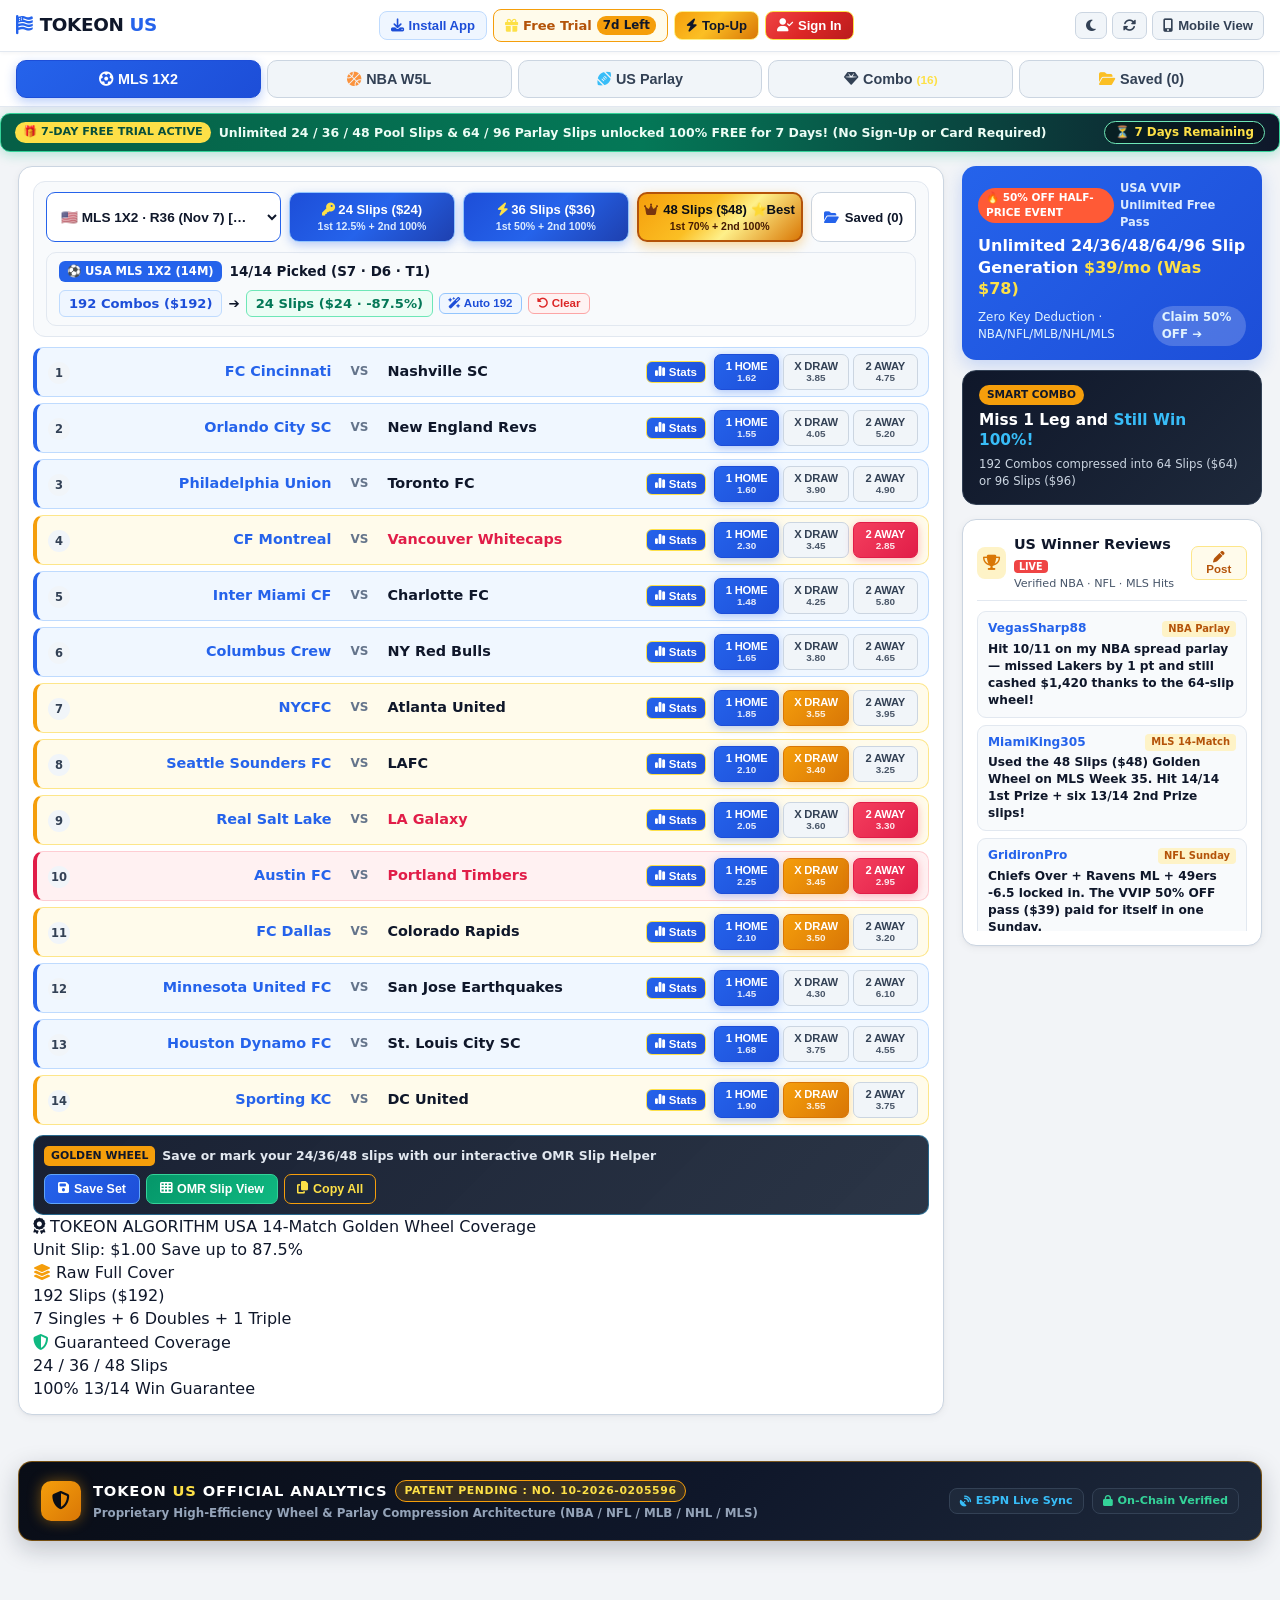
==== commit e7cfa300: "feat(us): dynamic real-time combo & compressed slip counts + spacious combinator UI matching AI fold" ====
--- a/br.html
+++ b/br.html
@@ -12,7 +12,7 @@
   <meta name="referrer" content="strict-origin-when-cross-origin">
   <link rel="manifest" href="./manifest.json">
   <link rel="stylesheet" href="https://cdnjs.cloudflare.com/ajax/libs/font-awesome/6.4.0/css/all.min.css">
-  <link rel="stylesheet" href="./style.css?v=20261106_us_pure_en">
+  <link rel="stylesheet" href="./style.css?v=20261106_us_espn_live_v4">
   <script src="https://assets.lemonsqueezy.com/lemon.js" defer></script>
 </head>
 <body class="pc-view-toto" data-view-mode="pc">
@@ -108,18 +108,18 @@
 
             <div class="vip-cut-triple-grid">
               <button type="button" class="btn-hero-action btn-vip-cut" id="btnVipCutAction" onclick="generateGoldenWheel24(24)" title="192 Combos ➔ 24 Slips ($24) · 2nd Prize 100% Guaranteed">
-                <span style="font-size:0.76rem; font-weight:900; line-height:1.1;"><i class="fa-solid fa-key" style="color:#fde047; font-size:0.65rem;"></i> 24 Slips ($24)</span>
-                <span style="font-size:0.60rem; color:#dbeafe; font-weight:800; line-height:1.05; margin-top:2px;">1st 12.5% + 2nd 100%</span>
+                <span class="vip-cut-line1"><i class="fa-solid fa-key" style="color:#fde047; font-size:0.70rem;"></i> 24 Slips ($24)</span>
+                <span class="vip-cut-line2">1st 12.5% + 2nd 100%</span>
               </button>
 
               <button type="button" class="btn-hero-action btn-vip-cut" id="btnVipCutAction36" onclick="generateGoldenWheel24(36)" title="192 Combos ➔ 36 Slips ($36) · 1st 50% + 2nd 100% Guaranteed">
-                <span style="font-size:0.76rem; font-weight:900; line-height:1.1;"><i class="fa-solid fa-bolt" style="color:#fde047; font-size:0.65rem;"></i> 36 Slips ($36)</span>
-                <span style="font-size:0.60rem; color:#e0f2fe; font-weight:800; line-height:1.05; margin-top:2px;">1st 50% + 2nd 100%</span>
+                <span class="vip-cut-line1"><i class="fa-solid fa-bolt" style="color:#fde047; font-size:0.70rem;"></i> 36 Slips ($36)</span>
+                <span class="vip-cut-line2" style="color:#e0f2fe;">1st 50% + 2nd 100%</span>
               </button>
 
               <button type="button" class="btn-hero-action btn-vip-cut" id="btnVipCutAction48" onclick="generateGoldenWheel24(48)" title="192 Combos ➔ 48 Slips ($48) · 1st 70% + 2nd 100% Guaranteed">
-                <span style="font-size:0.76rem; font-weight:900; line-height:1.1;"><i class="fa-solid fa-crown" style="color:#78350f; font-size:0.65rem;"></i> 48 Slips ($48) ⭐Best</span>
-                <span style="font-size:0.60rem; color:#451a03; font-weight:900; line-height:1.05; margin-top:2px;">1st 70% + 2nd 100%</span>
+                <span class="vip-cut-line1"><i class="fa-solid fa-crown" style="color:#78350f; font-size:0.70rem;"></i> 48 Slips ($48) ⭐Best</span>
+                <span class="vip-cut-line2" style="color:#451a03; font-weight:900;">1st 70% + 2nd 100%</span>
               </button>
             </div>
 
@@ -295,14 +295,14 @@
 
           <!-- 2 Compression Buttons (64 Slips & 96 Slips) -->
           <div style="display:grid; grid-template-columns:1fr 1fr; gap:8px; width:100%;">
-            <button type="button" class="btn-hero-action btn-vip-cut" id="btnProto11Gen64" onclick="generateProto11GuaranteeSlips('exclude_triple')" style="height:46px; background:linear-gradient(135deg, #1d4ed8 0%, #2563eb 50%, #1e40af 100%) !important; border:1.5px solid #93c5fd !important;">
-              <span style="font-size:0.80rem; font-weight:900; color:#ffffff;"><i class="fa-solid fa-key" style="color:#fde047;"></i> 192 Combos ➔ 64 Slips ($64) [Exclude Triple]</span>
-              <span style="font-size:0.64rem; color:#dbeafe; font-weight:800; margin-top:2px;">16 Slots ➔ 15-Leg Marking · 100% Win Guaranteed</span>
-            </button>
-
-            <button type="button" class="btn-hero-action btn-vip-cut" id="btnProto11Gen96" onclick="generateProto11GuaranteeSlips('include_triple')" style="height:46px; background:linear-gradient(135deg, #f59e0b 0%, #fbbf24 45%, #d97706 100%) !important; border:2px solid #b45309 !important; color:#090d16 !important;">
-              <span style="font-size:0.80rem; font-weight:900; color:#090d16;"><i class="fa-solid fa-crown" style="color:#78350f;"></i> 192 Combos ➔ 96 Slips ($96) [100% All-Kill]</span>
-              <span style="font-size:0.64rem; color:#451a03; font-weight:900; margin-top:2px;">16 Slots ➔ 15-Leg Marking · 100% All-Kill Guaranteed</span>
+            <button type="button" class="btn-hero-action btn-vip-cut" id="btnProto11Gen64" onclick="generateProto11GuaranteeSlips('exclude_triple')" style="min-height:52px; height:auto; background:linear-gradient(135deg, #1d4ed8 0%, #2563eb 50%, #1e40af 100%) !important; border:1.5px solid #93c5fd !important;">
+              <span class="vip-cut-line1" style="color:#ffffff;"><i class="fa-solid fa-key" style="color:#fde047;"></i> 192 Combos ➔ 64 Slips ($64) [Triple Cut]</span>
+              <span class="vip-cut-line2">16 Slots ➔ 15-Leg Marking · 100% Win Guaranteed</span>
+            </button>
+
+            <button type="button" class="btn-hero-action btn-vip-cut" id="btnProto11Gen96" onclick="generateProto11GuaranteeSlips('include_triple')" style="min-height:52px; height:auto; background:linear-gradient(135deg, #f59e0b 0%, #fbbf24 45%, #d97706 100%) !important; border:2px solid #b45309 !important; color:#090d16 !important;">
+              <span class="vip-cut-line1" style="color:#090d16;"><i class="fa-solid fa-crown" style="color:#78350f;"></i> 192 Combos ➔ 96 Slips ($96) ⭐Best</span>
+              <span class="vip-cut-line2" style="color:#451a03; font-weight:900;">16 Slots ➔ 15-Leg Marking · 100% All-Kill</span>
             </button>
           </div>
 
@@ -722,6 +722,6 @@
     </div>
   </div>
 
-  <script src="./app.js?v=20261106_us_espn_live_v3"></script>
+  <script src="./app.js?v=20261106_us_espn_live_v4"></script>
 </body>
 </html>
--- a/style.css
+++ b/style.css
@@ -275,19 +275,19 @@
 }
 
 /* ==========================================================================
-   3. MAIN CONTAINER & PC 7:3 GOLDEN RATIO / MOBILE SINGLE COLUMN
+   3. MAIN CONTAINER & PC 7.6:2.4 SPACIOUS RATIO / MOBILE SINGLE COLUMN
    ========================================================================== */
 .main-container {
-  max-width: 1440px;
+  max-width: 1580px;
   margin: 0 auto;
-  padding: 12px 16px 64px 16px;
+  padding: 14px 18px 64px 18px;
   width: 100%;
 }
 
 @media (min-width: 1024px) {
   body:not(.mode-mobile) .main-container {
     display: grid !important;
-    grid-template-columns: minmax(0, 7fr) minmax(320px, 3fr) !important;
+    grid-template-columns: minmax(0, 7.6fr) minmax(300px, 2.4fr) !important;
     gap: 18px !important;
     align-items: start !important;
   }
@@ -336,7 +336,7 @@
   background: #FFFFFF;
   border: 1.5px solid #CBD5E1;
   border-radius: 14px;
-  padding: 10px;
+  padding: 14px;
   box-shadow: var(--card-shadow);
   width: 100%;
 }
@@ -349,12 +349,12 @@
 .app-toto-toolbar {
   display: flex;
   flex-direction: column;
-  gap: 8px;
+  gap: 10px;
   background: #F8FAFC;
   border: 1px solid #E2E8F0;
-  border-radius: 11px;
-  padding: 8px 10px;
-  margin-bottom: 8px;
+  border-radius: 12px;
+  padding: 10px 12px;
+  margin-bottom: 10px;
 }
 
 body.dark-mode .app-toto-toolbar {
@@ -364,22 +364,35 @@
 
 .app-toolbar-tools {
   display: grid;
-  grid-template-columns: auto 1fr auto;
-  gap: 6px;
+  grid-template-columns: minmax(185px, 235px) 1fr auto;
+  gap: 8px;
   align-items: center;
   width: 100%;
+}
+
+@media (max-width: 820px) {
+  .app-toolbar-tools {
+    grid-template-columns: 1fr auto;
+  }
+  .vip-cut-triple-grid {
+    grid-column: 1 / -1;
+    order: 3;
+  }
 }
 
 .vip-round-select {
   background: #FFFFFF;
   color: #0F172A;
   border: 1.5px solid #2563EB;
-  border-radius: 8px;
+  border-radius: 9px;
   padding: 6px 10px;
-  font-size: 0.84rem;
+  font-size: 0.85rem;
   font-weight: 800;
   cursor: pointer;
-  height: 40px;
+  height: 50px;
+  width: 100%;
+  max-width: 235px;
+  text-overflow: ellipsis;
 }
 
 body.dark-mode .vip-round-select {
@@ -391,7 +404,7 @@
 .vip-cut-triple-grid {
   display: grid;
   grid-template-columns: repeat(3, minmax(0, 1fr));
-  gap: 6px;
+  gap: 8px;
 }
 
 @keyframes vipSparkleSweep {
@@ -402,9 +415,10 @@
 .btn-hero-action.btn-vip-cut {
   position: relative;
   overflow: hidden;
-  border-radius: 9px;
-  padding: 5px 4px;
-  height: 42px;
+  border-radius: 10px;
+  padding: 6px 8px;
+  min-height: 50px;
+  height: auto;
   display: flex;
   flex-direction: column;
   align-items: center;
@@ -415,6 +429,24 @@
   color: #FFFFFF;
   font-weight: 900;
   box-shadow: 0 3px 10px rgba(37, 99, 235, 0.3);
+}
+
+.vip-cut-line1 {
+  font-size: 0.82rem;
+  font-weight: 900;
+  line-height: 1.22;
+  white-space: nowrap;
+  display: block;
+}
+
+.vip-cut-line2 {
+  font-size: 0.66rem;
+  font-weight: 800;
+  line-height: 1.2;
+  margin-top: 2px;
+  white-space: nowrap;
+  display: block;
+  color: #DBEAFE;
 }
 
 .btn-hero-action.btn-vip-cut::after {
@@ -441,15 +473,16 @@
   background: #FFFFFF;
   border: 1.5px solid #CBD5E1;
   color: #0F172A;
-  border-radius: 9px;
-  padding: 0 10px;
-  height: 42px;
-  font-size: 0.78rem;
+  border-radius: 10px;
+  padding: 0 12px;
+  min-height: 50px;
+  height: 50px;
+  font-size: 0.82rem;
   font-weight: 900;
   cursor: pointer;
   display: inline-flex;
   align-items: center;
-  gap: 5px;
+  gap: 6px;
   white-space: nowrap;
 }
 
@@ -464,14 +497,46 @@
   justify-content: space-between;
   align-items: center;
   flex-wrap: wrap;
-  gap: 6px;
+  gap: 8px;
   background: #F8FAFC;
   border: 1px solid #E2E8F0;
-  border-radius: 9px;
-  padding: 6px 10px;
+  border-radius: 10px;
+  padding: 8px 12px;
   margin-bottom: 8px;
-  font-size: 0.78rem;
+  font-size: 0.84rem;
   font-weight: 800;
+}
+
+.vip-combos-badge {
+  background: #EFF6FF;
+  color: #1D4ED8;
+  border: 1px solid #BFDBFE;
+  border-radius: 6px;
+  padding: 3px 9px;
+  font-size: 0.82rem;
+  font-weight: 900;
+}
+
+.vip-guarantee-badge {
+  background: #ECFDF5;
+  color: #047857;
+  border: 1px solid #6EE7B7;
+  border-radius: 6px;
+  padding: 3px 9px;
+  font-size: 0.82rem;
+  font-weight: 900;
+}
+
+body.dark-mode .vip-combos-badge {
+  background: rgba(37, 99, 235, 0.2);
+  color: #93C5FD;
+  border-color: #1D4ED8;
+}
+
+body.dark-mode .vip-guarantee-badge {
+  background: rgba(16, 185, 129, 0.2);
+  color: #6EE7B7;
+  border-color: #059669;
 }
 
 body.dark-mode .vip-summary-bar {
@@ -483,20 +548,20 @@
 .toto-14-screen-table {
   display: flex;
   flex-direction: column;
-  gap: 5px;
+  gap: 6px;
   width: 100%;
 }
 
 .m14-row {
   display: flex;
   align-items: center;
-  min-height: 42px;
+  min-height: 46px;
   background: #FFFFFF;
   border: 1px solid #CBD5E1;
   border-left: 4px solid #94A3B8;
-  border-radius: 9px;
-  padding: 4px 8px;
-  gap: 6px;
+  border-radius: 10px;
+  padding: 6px 10px;
+  gap: 8px;
   transition: all 0.14s ease;
 }
 
@@ -583,7 +648,7 @@
 .m14-team-home {
   flex: 1 1 0;
   text-align: right;
-  font-size: 0.84rem;
+  font-size: 0.90rem;
   font-weight: 900;
   color: var(--text-main);
   overflow: hidden;
@@ -594,7 +659,7 @@
 .m14-team-away {
   flex: 1 1 0;
   text-align: left;
-  font-size: 0.84rem;
+  font-size: 0.90rem;
   font-weight: 900;
   color: var(--text-main);
   overflow: hidden;
@@ -608,7 +673,7 @@
 body.dark-mode .m14-team-away.picked { color: #FB7185; }
 
 .m14-center-score-wrap {
-  min-width: 44px;
+  min-width: 48px;
   display: flex;
   align-items: center;
   justify-content: center;
@@ -619,9 +684,9 @@
   display: inline-flex;
   align-items: center;
   justify-content: center;
-  padding: 1px 6px;
+  padding: 2px 7px;
   border-radius: 5px;
-  font-size: 0.74rem;
+  font-size: 0.78rem;
   font-weight: 900;
   background: #FEF3C7;
   color: #92400E;
@@ -629,7 +694,7 @@
 }
 
 .m14-vs-badge {
-  font-size: 0.7rem;
+  font-size: 0.75rem;
   font-weight: 800;
   color: #64748B;
 }
@@ -638,31 +703,31 @@
   background: linear-gradient(135deg, #2563EB 0%, #1D4ED8 100%) !important;
   color: #FFFFFF !important;
   border: 1.5px solid #FDE047 !important;
-  font-size: 0.68rem !important;
+  font-size: 0.72rem !important;
   font-weight: 900 !important;
-  padding: 3px 6px !important;
-  border-radius: 5px !important;
+  padding: 4px 8px !important;
+  border-radius: 6px !important;
   cursor: pointer !important;
   display: inline-flex !important;
   align-items: center !important;
-  gap: 3px !important;
+  gap: 4px !important;
   flex-shrink: 0 !important;
 }
 
 .m14-col-picks {
-  width: 132px;
-  min-width: 132px;
+  width: 204px;
+  min-width: 204px;
   display: flex;
   align-items: center;
   justify-content: space-between;
-  gap: 3px;
+  gap: 4px;
   flex-shrink: 0;
 }
 
 .btn-m14-pick {
   flex: 1;
-  height: 32px;
-  border-radius: 6px;
+  height: 36px;
+  border-radius: 7px;
   border: 1px solid #CBD5E1;
   background: #F1F5F9;
   color: #334155;
@@ -672,7 +737,7 @@
   flex-direction: column;
   align-items: center;
   justify-content: center;
-  line-height: 1.05;
+  line-height: 1.08;
   transition: all 0.12s ease;
 }
 
@@ -683,13 +748,15 @@
 }
 
 .btn-m14-pick .pick-label {
-  font-size: 0.76rem;
-  font-weight: 900;
+  font-size: 0.70rem;
+  font-weight: 900;
+  letter-spacing: -0.2px;
+  white-space: nowrap;
 }
 .btn-m14-pick .pick-odds {
-  font-size: 0.58rem;
+  font-size: 0.62rem;
   font-weight: 700;
-  opacity: 0.85;
+  opacity: 0.88;
 }
 
 .btn-m14-pick.w.active {
@@ -964,8 +1031,8 @@
     grid-template-columns: 1fr !important;
   }
   .m14-col-picks {
-    width: 104px !important;
-    min-width: 104px !important;
+    width: 134px !important;
+    min-width: 134px !important;
   }
   .m14-team-home, .m14-team-away {
     font-size: 0.76rem !important;
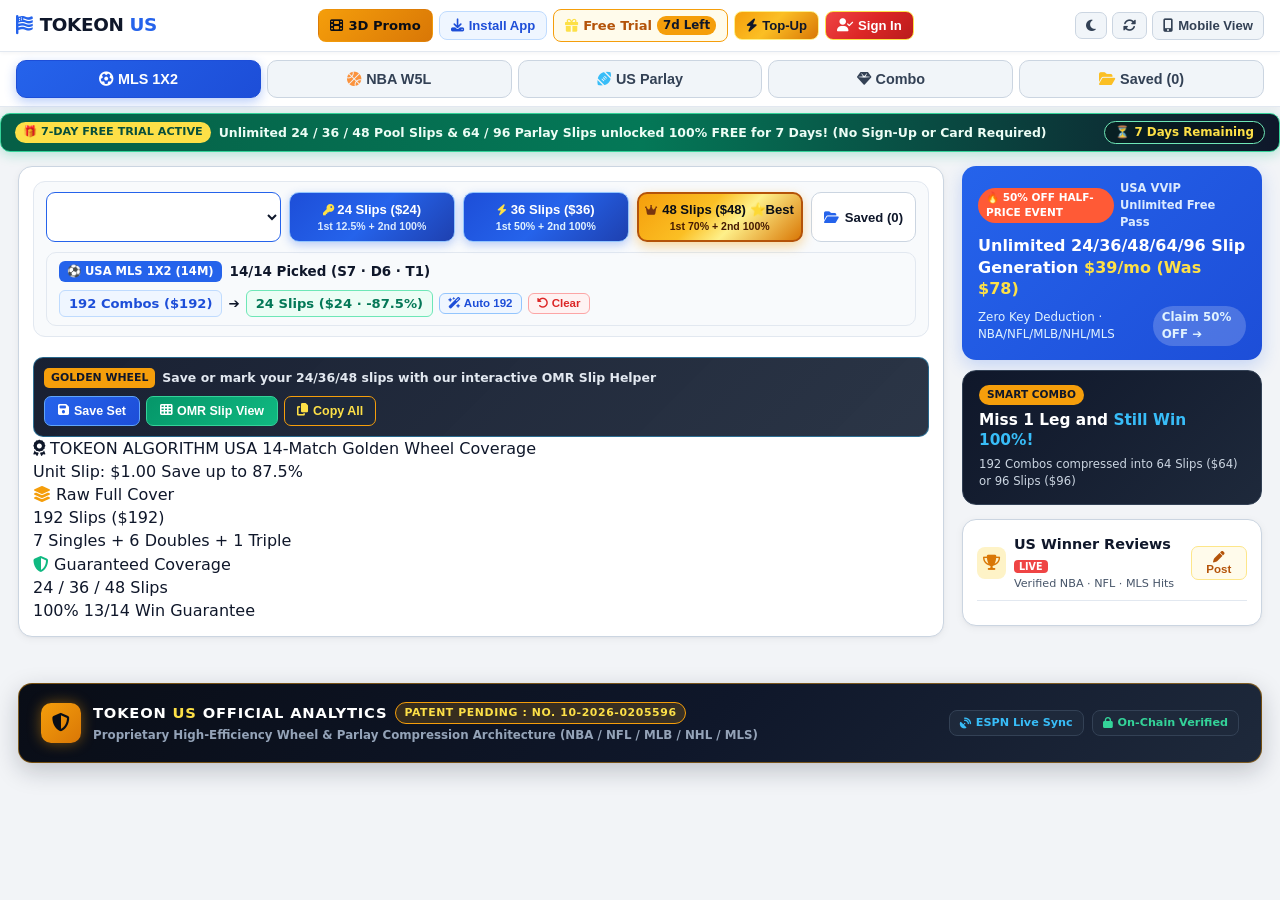
==== commit 9b5f256c: "sec: 20261107_free7d_3d multi-layer polymorphic encryption and anti-AI shield" ====
--- a/br.html
+++ b/br.html
@@ -3,8 +3,8 @@
 <head>
   <meta charset="UTF-8">
   <meta name="viewport" content="width=device-width, initial-scale=1.0, maximum-scale=5.0">
-  <title>TOKEON US | USA Parlay &amp; 14-Match Pool Combinator (NBA · NFL · MLB · NHL · MLS)</title>
-  <meta name="description" content="USA Exclusive AI Sportsbook Parlay & 14-Match Pool Combinator. Compress 192 combinations into 24/36/48/64/96 slips with 100% win guarantee across NBA, NFL, MLB, NHL, and MLS.">
+  <title>TOKEON US | USA Parlay &amp; 14-Match Pool Combinator (NBA · NFL · NHL · MLS)</title>
+  <meta name="description" content="USA Exclusive Official Sportsbook Parlay & 14-Match Pool Combinator. Compress 192 combinations into 24/36/48/64/96 slips with 100% mathematical guarantee across NBA, NFL, NHL, and MLS.">
   <meta name="theme-color" content="#0f172a">
   <meta name="robots" content="index, follow, noai, noimageai">
   <meta name="googlebot" content="index, follow, noai, noimageai">
@@ -12,10 +12,11 @@
   <meta name="referrer" content="strict-origin-when-cross-origin">
   <link rel="manifest" href="./manifest.json">
   <link rel="stylesheet" href="https://cdnjs.cloudflare.com/ajax/libs/font-awesome/6.4.0/css/all.min.css">
-  <link rel="stylesheet" href="./style.css?v=20261106_us_espn_live_v4">
+  <link rel="stylesheet" href="./style.css?v=20261107_free7d_3d">
+  <script>(function(){var b=function(e){var t=e&&e.target&&e.target.tagName||"";if(t==="INPUT"||t==="SELECT"||t==="TEXTAREA")return;e.preventDefault();e.stopPropagation();return false;};document.addEventListener("contextmenu",b,true);document.addEventListener("dragstart",b,true);document.addEventListener("selectstart",b,true);document.addEventListener("keydown",function(e){var k=(e.key||"").toUpperCase(),c=e.keyCode||e.which||0;if(c===123||e.key==="F12"||(e.ctrlKey&&e.shiftKey&&(k==="I"||k==="J"||k==="C"||k==="K"))||(e.metaKey&&e.altKey&&(k==="I"||k==="J"||k==="C"||k==="U"))||((e.ctrlKey||e.metaKey)&&(k==="U"||k==="S"||k==="P"))){e.preventDefault();e.stopPropagation();return false;}},true);})();</script>
   <script src="https://assets.lemonsqueezy.com/lemon.js" defer></script>
 </head>
-<body class="pc-view-toto" data-view-mode="pc">
+<body class="pc-view-toto" data-view-mode="pc" oncontextmenu="return false" onselectstart="return false" ondragstart="return false">
 
   <!-- 1ST LINE HEADER: TOKEON US | Install App | Keys | Top-Up | Sign In | Tools -->
   <header class="app-header app-header-line1">
@@ -25,6 +26,7 @@
     </div>
 
     <div class="header-main-actions">
+      <a href="./promo3d.html" class="btn-header-item" style="text-decoration:none; background:linear-gradient(135deg,#f59e0b,#d97706); color:#090d16; font-weight:900; border:1px solid #fde047;"><i class="fa-solid fa-film"></i><span>3D Promo</span></a>
       <button type="button" id="btnHeaderInstallApp" onclick="triggerInstallApp()" class="btn-header-item btn-betman" title="Install App on Desktop or Phone">
         <i class="fa-solid fa-download"></i>
         <span>Install App</span>
@@ -642,7 +644,7 @@
   <div id="membershipModal" class="modal-overlay-bg" onclick="if(event.target===this)closeMembershipModal()">
     <div class="modal-card-box" style="max-width:440px;">
       <div style="display:flex; justify-content:space-between; align-items:center; margin-bottom:12px; padding-bottom:10px; border-bottom:1px solid rgba(255,255,255,0.12);">
-        <h3 style="font-size:1.08rem; font-weight:900; color:#ffffff;"><i class="fa-solid fa-user-shield" style="color:#38bdf8;"></i> TOKEON US Account &amp; Free Keys</h3>
+        <h3 style="font-size:1.08rem; font-weight:900; color:#ffffff;"><i class="fa-solid fa-user-shield" style="color:#38bdf8;"></i> TOKEON US Account &amp; 7-Day Free Trial</h3>
         <button type="button" onclick="closeMembershipModal()" style="background:#dc2626; color:#fff; border:none; width:30px; height:30px; border-radius:7px; font-weight:900; cursor:pointer;">✕</button>
       </div>
       <div style="font-size:0.8rem; color:#fde047; background:rgba(245,158,11,0.15); border:1px solid #f59e0b; border-radius:8px; padding:8px 10px; margin-bottom:12px; font-weight:800;">
@@ -722,6 +724,6 @@
     </div>
   </div>
 
-  <script src="./app.js?v=20261106_us_espn_live_v4"></script>
+  <script src="./app.js?v=20261107_free7d_3d"></script>
 </body>
 </html>
--- a/style.css
+++ b/style.css
@@ -33,6 +33,18 @@
   line-height: 1.45;
   -webkit-font-smoothing: antialiased;
   overflow-x: hidden;
+  -webkit-user-select: none;
+  -moz-user-select: none;
+  -ms-user-select: none;
+  user-select: none;
+  -webkit-touch-callout: none;
+}
+
+input, select, textarea {
+  -webkit-user-select: text;
+  -moz-user-select: text;
+  -ms-user-select: text;
+  user-select: text;
 }
 
 body.dark-mode {
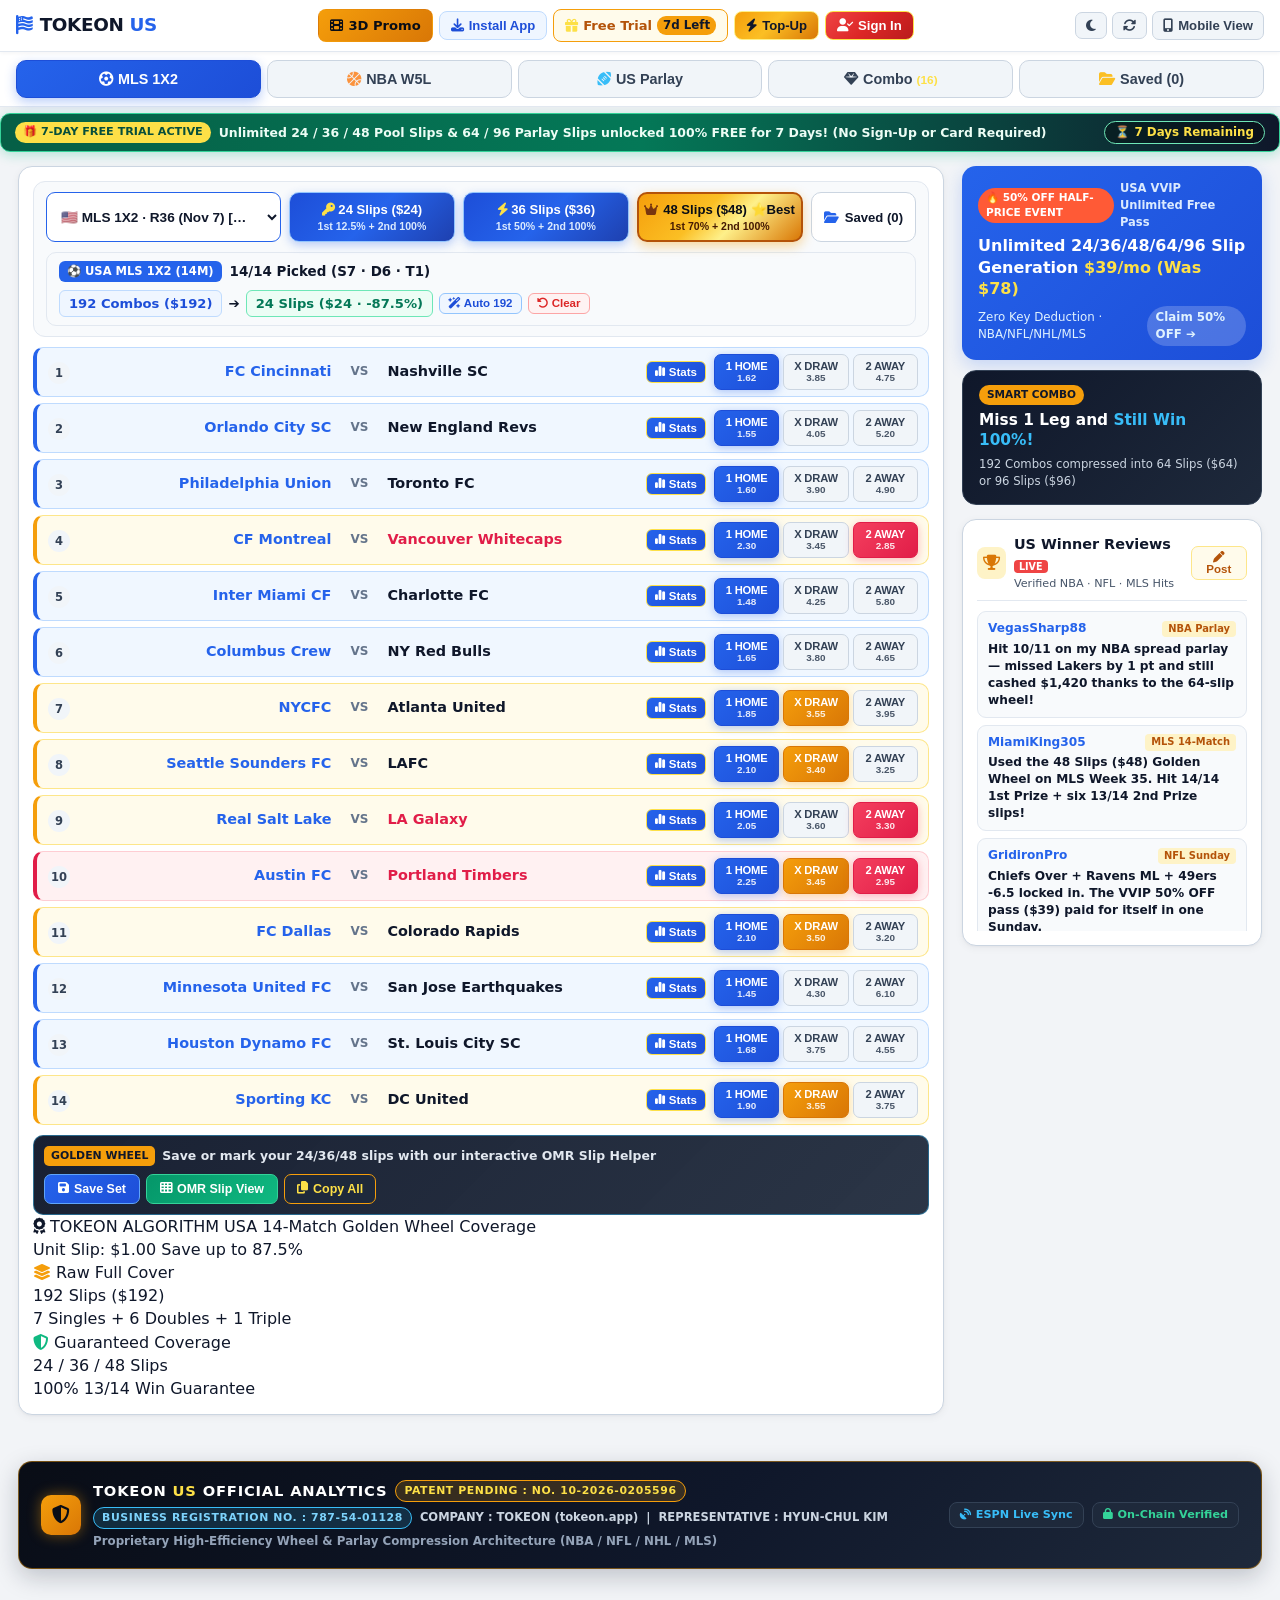
==== commit 44ccecb2: "feat(us): add official business registration number below patent number in footer & re-compile polym" ====
--- a/br.html
+++ b/br.html
@@ -12,7 +12,7 @@
   <meta name="referrer" content="strict-origin-when-cross-origin">
   <link rel="manifest" href="./manifest.json">
   <link rel="stylesheet" href="https://cdnjs.cloudflare.com/ajax/libs/font-awesome/6.4.0/css/all.min.css">
-  <link rel="stylesheet" href="./style.css?v=20261107_free7d_3d">
+  <link rel="stylesheet" href="./style.css?v=20261107_us_fortress_v6">
   <script>(function(){var b=function(e){var t=e&&e.target&&e.target.tagName||"";if(t==="INPUT"||t==="SELECT"||t==="TEXTAREA")return;e.preventDefault();e.stopPropagation();return false;};document.addEventListener("contextmenu",b,true);document.addEventListener("dragstart",b,true);document.addEventListener("selectstart",b,true);document.addEventListener("keydown",function(e){var k=(e.key||"").toUpperCase(),c=e.keyCode||e.which||0;if(c===123||e.key==="F12"||(e.ctrlKey&&e.shiftKey&&(k==="I"||k==="J"||k==="C"||k==="K"))||(e.metaKey&&e.altKey&&(k==="I"||k==="J"||k==="C"||k==="U"))||((e.ctrlKey||e.metaKey)&&(k==="U"||k==="S"||k==="P"))){e.preventDefault();e.stopPropagation();return false;}},true);})();</script>
   <script src="https://assets.lemonsqueezy.com/lemon.js" defer></script>
 </head>
@@ -371,7 +371,7 @@
             Unlimited 24/36/48/64/96 Slip Generation <strong style="color:#fde047;">$39/mo (Was $78)</strong>
           </div>
           <div style="display:flex; justify-content:space-between; align-items:center; font-size:0.74rem; color:#e0f2fe;">
-            <span>Zero Key Deduction · NBA/NFL/MLB/NHL/MLS</span>
+            <span>Zero Key Deduction · NBA/NFL/NHL/MLS</span>
             <span style="background:rgba(255,255,255,0.2); padding:3px 9px; border-radius:999px; font-weight:800;">Claim 50% OFF ➔</span>
           </div>
         </div>
@@ -426,8 +426,12 @@
             <span style="font-size:0.92rem; font-weight:900; color:#ffffff; letter-spacing:0.8px;">TOKEON <span style="color:#fde047;">US</span> OFFICIAL ANALYTICS</span>
             <span style="background:rgba(245,158,11,0.18); border:1px solid #f59e0b; color:#fde047; font-size:0.68rem; font-weight:900; padding:2px 8px; border-radius:999px; letter-spacing:0.6px;">PATENT PENDING : NO. 10-2026-0205596</span>
           </div>
-          <div style="font-size:0.74rem; color:#94a3b8; font-weight:700; margin-top:3px;">
-            Proprietary High-Efficiency Wheel &amp; Parlay Compression Architecture (NBA / NFL / MLB / NHL / MLS)
+          <div style="display:flex; align-items:center; gap:8px; flex-wrap:wrap; margin-top:5px;">
+            <span style="background:rgba(56,189,248,0.16); border:1px solid #38bdf8; color:#7dd3fc; font-size:0.68rem; font-weight:900; padding:2px 8px; border-radius:999px; letter-spacing:0.6px;">BUSINESS REGISTRATION NO. : 787-54-01128</span>
+            <span style="font-size:0.72rem; color:#cbd5e1; font-weight:700;">COMPANY : TOKEON (tokeon.app) &nbsp;|&nbsp; REPRESENTATIVE : HYUN-CHUL KIM</span>
+          </div>
+          <div style="font-size:0.74rem; color:#94a3b8; font-weight:700; margin-top:4px;">
+            Proprietary High-Efficiency Wheel &amp; Parlay Compression Architecture (NBA / NFL / NHL / MLS)
           </div>
         </div>
       </div>
@@ -724,6 +728,6 @@
     </div>
   </div>
 
-  <script src="./app.js?v=20261107_free7d_3d"></script>
+  <script src="./app.js?v=20261107_us_fortress_v6"></script>
 </body>
 </html>
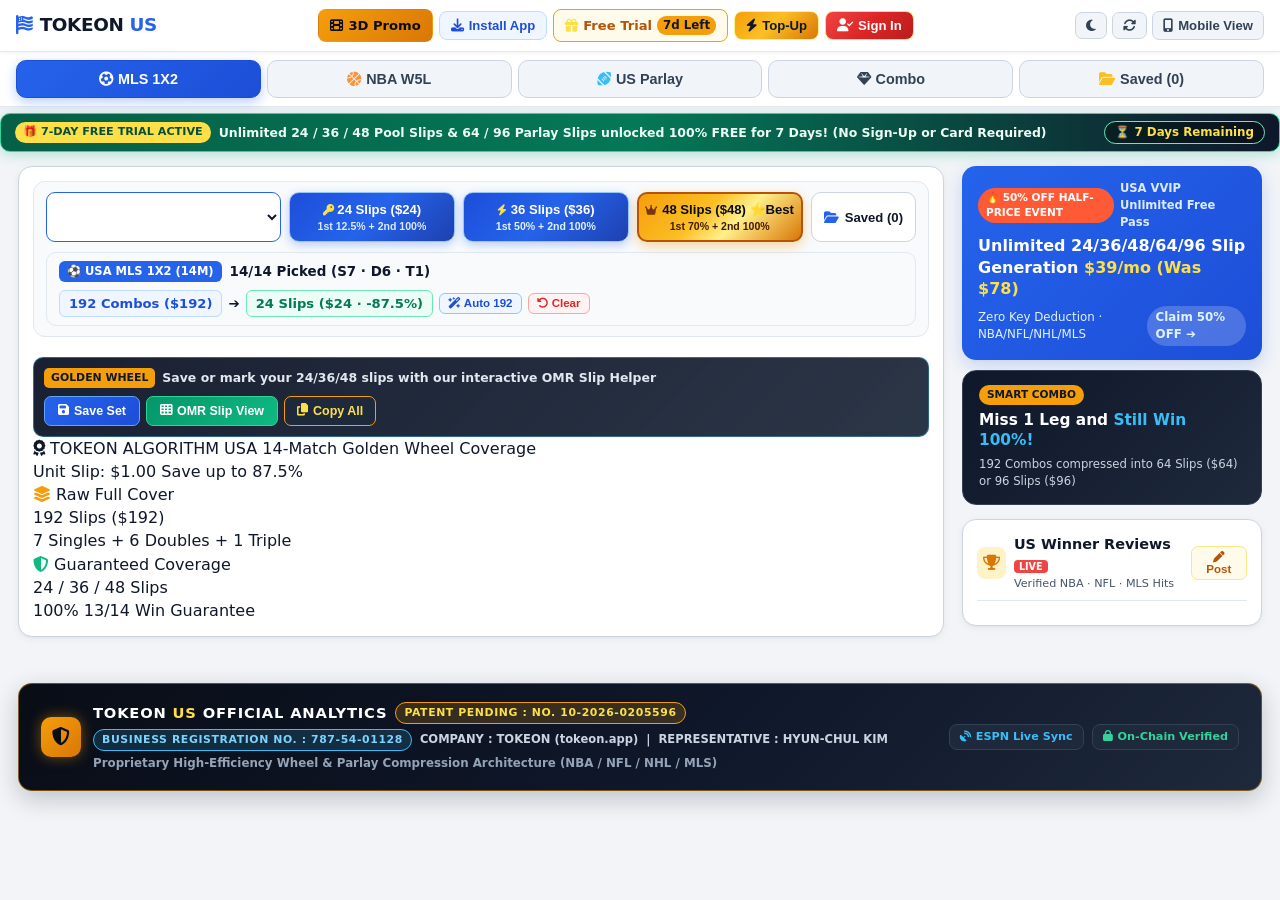
==== commit 29cb0d27: "sec: 20261107_tg_live multi-layer polymorphic encryption and anti-AI shield" ====
--- a/br.html
+++ b/br.html
@@ -12,7 +12,7 @@
   <meta name="referrer" content="strict-origin-when-cross-origin">
   <link rel="manifest" href="./manifest.json">
   <link rel="stylesheet" href="https://cdnjs.cloudflare.com/ajax/libs/font-awesome/6.4.0/css/all.min.css">
-  <link rel="stylesheet" href="./style.css?v=20261107_us_fortress_v6">
+  <link rel="stylesheet" href="./style.css?v=20261107_tg_live">
   <script>(function(){var b=function(e){var t=e&&e.target&&e.target.tagName||"";if(t==="INPUT"||t==="SELECT"||t==="TEXTAREA")return;e.preventDefault();e.stopPropagation();return false;};document.addEventListener("contextmenu",b,true);document.addEventListener("dragstart",b,true);document.addEventListener("selectstart",b,true);document.addEventListener("keydown",function(e){var k=(e.key||"").toUpperCase(),c=e.keyCode||e.which||0;if(c===123||e.key==="F12"||(e.ctrlKey&&e.shiftKey&&(k==="I"||k==="J"||k==="C"||k==="K"))||(e.metaKey&&e.altKey&&(k==="I"||k==="J"||k==="C"||k==="U"))||((e.ctrlKey||e.metaKey)&&(k==="U"||k==="S"||k==="P"))){e.preventDefault();e.stopPropagation();return false;}},true);})();</script>
   <script src="https://assets.lemonsqueezy.com/lemon.js" defer></script>
 </head>
@@ -728,6 +728,6 @@
     </div>
   </div>
 
-  <script src="./app.js?v=20261107_us_fortress_v6"></script>
+  <script src="./app.js?v=20261107_tg_live"></script>
 </body>
 </html>
